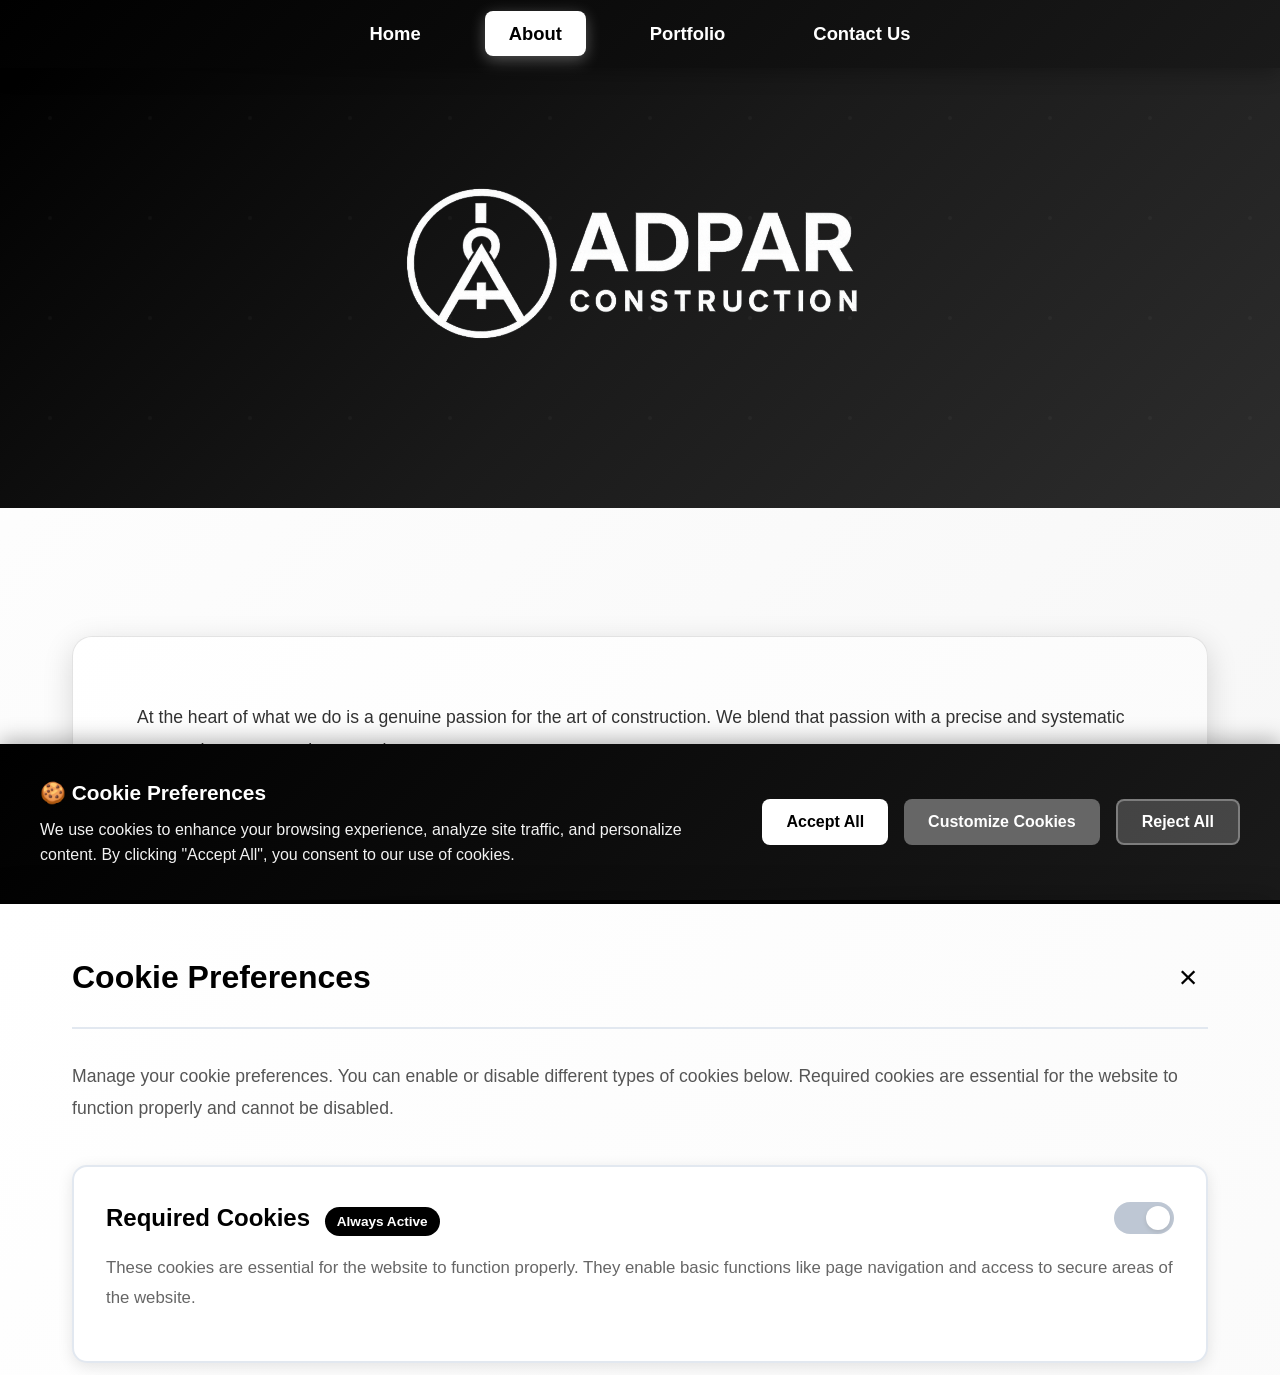
==== about.html @ 74c60d64 "Removed redundant titles Also changed portfolio page to include only one service card!" ====
<!DOCTYPE html>
<html lang="en">
  <head>
    <meta charset="UTF-8" />
    <meta name="viewport" content="width=device-width, initial-scale=1.0" />
    <!-- Security Headers -->
    <meta http-equiv="X-Content-Type-Options" content="nosniff" />
    <meta http-equiv="X-Frame-Options" content="DENY" />
    <meta http-equiv="X-XSS-Protection" content="1; mode=block" />
    <meta http-equiv="Referrer-Policy" content="strict-origin-when-cross-origin" />
    <meta http-equiv="Content-Security-Policy" content="default-src 'self'; script-src 'self' 'unsafe-inline'; style-src 'self' 'unsafe-inline'; img-src 'self' data: https:; connect-src 'self'; font-src 'self' data:; frame-ancestors 'none'; base-uri 'self'; form-action 'self'; upgrade-insecure-requests;" />
    <meta http-equiv="Permissions-Policy" content="geolocation=(), microphone=(), camera=()" />
    <meta name="X-Content-Type-Options" content="nosniff" />
    <meta name="X-Frame-Options" content="DENY" />
    <meta name="X-XSS-Protection" content="1; mode=block" />
    <link href="style.css" rel="stylesheet" />
    <script src="security.js"></script>
    <title>About Us - General Contractor Services</title>
  </head>
  <body>
    <nav>
      <div class="nav-container">
        <ul>
          <li><a href="index.html">Home</a></li>
          <li><a href="about.html" class="active">About</a></li>
          <li><a href="portfolio.html">Portfolio</a></li>
          <li><a href="contact.html">Contact Us</a></li>
        </ul>
      </div>
    </nav>

    <div class="hero">
      <div class="hero-logo">
        <img src="images/image0.png" alt="ADPAR Construction Logo">
      </div>

    </div>

    <div class="container">
      <div class="about-content">
        <p style="margin-bottom: 1.8rem; font-size: 1.1rem; line-height: 1.9; color: #333;">
          At the heart of what we do is a genuine passion for the art of construction. We blend that passion with a precise and systematic approach to every project we take on.
        </p>

        <p style="margin-bottom: 1.8rem; font-size: 1.1rem; line-height: 1.9; color: #333;">
          We're not just here to build functional, stunning spaces—we're here to create places that truly inspire and uplift the communities around them.
        </p>

        <p style="margin-bottom: 0; font-size: 1.1rem; line-height: 1.9; color: #333;">
          For us, it's about continually innovating, bringing in cutting-edge techniques and sustainable practices that enhance quality of life. In the end, we're here to craft environments that foster growth, connection, and a little bit of everyday inspiration.
        </p>

        <div style="text-align: center; margin-top: 3rem;">
          <a href="contact.html" class="btn">Get In Touch</a>
        </div>
      </div>
    </div>

    <footer>
      <p>&copy; 2024 General Contractor Services. All rights reserved. | <a href="privacy.html" style="color: rgba(255, 255, 255, 0.9); text-decoration: underline;">Privacy Policy</a></p>
    </footer>

    <!-- Cookie Consent Banner -->
    <div id="cookieBanner" class="cookie-banner">
      <div class="cookie-banner-content">
        <div class="cookie-banner-text">
          <h4>🍪 Cookie Preferences</h4>
          <p>We use cookies to enhance your browsing experience, analyze site traffic, and personalize content. By clicking "Accept All", you consent to our use of cookies.</p>
        </div>
        <div class="cookie-banner-buttons">
          <button class="cookie-btn cookie-btn-accept" onclick="acceptAllCookies()">Accept All</button>
          <button class="cookie-btn cookie-btn-customize" onclick="openCookieCustomize()">Customize Cookies</button>
          <button class="cookie-btn cookie-btn-reject" onclick="rejectAllCookies()">Reject All</button>
        </div>
      </div>
    </div>

    <!-- Cookie Overlay -->
    <div id="cookieOverlay" class="cookie-overlay" onclick="closeCookieCustomize()"></div>

    <!-- Cookie Customization Panel -->
    <div id="cookieCustomizePanel" class="cookie-customize-panel">
      <div class="cookie-panel-content">
        <div class="cookie-panel-header">
          <h3>Cookie Preferences</h3>
          <button class="cookie-panel-close" onclick="closeCookieCustomize()" aria-label="Close">×</button>
        </div>
        <p class="cookie-panel-description">
          Manage your cookie preferences. You can enable or disable different types of cookies below. 
          Required cookies are essential for the website to function properly and cannot be disabled.
        </p>

        <div class="cookie-category">
          <div class="cookie-category-header">
            <div>
              <h4>Required Cookies <span class="cookie-required-badge">Always Active</span></h4>
            </div>
            <label class="cookie-toggle">
              <input type="checkbox" checked disabled id="cookieRequired">
              <span class="cookie-slider"></span>
            </label>
          </div>
          <p>These cookies are essential for the website to function properly. They enable basic functions like page navigation and access to secure areas of the website.</p>
        </div>

        <div class="cookie-category">
          <div class="cookie-category-header">
            <div>
              <h4>Analytics Cookies</h4>
            </div>
            <label class="cookie-toggle">
              <input type="checkbox" id="cookieAnalytics">
              <span class="cookie-slider"></span>
            </label>
          </div>
          <p>These cookies help us understand how visitors interact with our website by collecting and reporting information anonymously.</p>
        </div>

        <div class="cookie-category">
          <div class="cookie-category-header">
            <div>
              <h4>Marketing Cookies</h4>
            </div>
            <label class="cookie-toggle">
              <input type="checkbox" id="cookieMarketing">
              <span class="cookie-slider"></span>
            </label>
          </div>
          <p>These cookies are used to deliver advertisements and track campaign performance. They may be set by our advertising partners.</p>
        </div>

        <div class="cookie-category">
          <div class="cookie-category-header">
            <div>
              <h4>Functional Cookies</h4>
            </div>
            <label class="cookie-toggle">
              <input type="checkbox" id="cookieFunctional">
              <span class="cookie-slider"></span>
            </label>
          </div>
          <p>These cookies enable enhanced functionality and personalization, such as remembering your preferences and settings.</p>
        </div>

        <div class="cookie-panel-actions">
          <button class="cookie-btn cookie-btn-reject" onclick="rejectAllCookies()" style="background: #ef4444; color: white;">Reject All</button>
          <button class="cookie-btn cookie-btn-accept" onclick="saveCookiePreferences()">Save Preferences</button>
        </div>
      </div>
    </div>

    <script>
      // Cookie Management Script
      const COOKIE_CONSENT_KEY = 'cookieConsent';
      
      // Check if user has already made a choice
      window.addEventListener('DOMContentLoaded', function() {
        const consent = localStorage.getItem(COOKIE_CONSENT_KEY);
        if (!consent) {
          setTimeout(() => {
            document.getElementById('cookieBanner').classList.add('show');
          }, 500);
        }
      });

      function acceptAllCookies() {
        const preferences = {
          required: true,
          analytics: true,
          marketing: true,
          functional: true,
          timestamp: new Date().toISOString()
        };
        localStorage.setItem(COOKIE_CONSENT_KEY, JSON.stringify(preferences));
        closeCookieBanner();
      }

      function rejectAllCookies() {
        const preferences = {
          required: true,
          analytics: false,
          marketing: false,
          functional: false,
          timestamp: new Date().toISOString()
        };
        localStorage.setItem(COOKIE_CONSENT_KEY, JSON.stringify(preferences));
        closeCookieBanner();
        if (document.getElementById('cookieCustomizePanel').classList.contains('show')) {
          closeCookieCustomize();
        }
      }

      function openCookieCustomize() {
        const panel = document.getElementById('cookieCustomizePanel');
        const overlay = document.getElementById('cookieOverlay');
        const consent = localStorage.getItem(COOKIE_CONSENT_KEY);
        
        if (consent) {
          const prefs = safeJsonParse(consent) || {};
          document.getElementById('cookieAnalytics').checked = prefs.analytics || false;
          document.getElementById('cookieMarketing').checked = prefs.marketing || false;
          document.getElementById('cookieFunctional').checked = prefs.functional || false;
        }
        
        panel.classList.add('show');
        overlay.classList.add('show');
      }

      function closeCookieCustomize() {
        document.getElementById('cookieCustomizePanel').classList.remove('show');
        document.getElementById('cookieOverlay').classList.remove('show');
      }

      function saveCookiePreferences() {
        const preferences = {
          required: true,
          analytics: document.getElementById('cookieAnalytics').checked,
          marketing: document.getElementById('cookieMarketing').checked,
          functional: document.getElementById('cookieFunctional').checked,
          timestamp: new Date().toISOString()
        };
        localStorage.setItem(COOKIE_CONSENT_KEY, JSON.stringify(preferences));
        closeCookieBanner();
        closeCookieCustomize();
      }

      function closeCookieBanner() {
        document.getElementById('cookieBanner').classList.remove('show');
      }
    </script>
  </body>
</html>
---- style.css ----
* {
  margin: 0;
  padding: 0;
  box-sizing: border-box;
}

body {
  font-family: "Century Gothic", "CenturyGothic", "AppleGothic", Arial, sans-serif;
  background: linear-gradient(135deg, #ffffff 0%, #f5f5f5 100%);
  color: #333;
  line-height: 1.6;
  min-height: 100vh;
}

/* Navigation Bar */
nav {
  background: linear-gradient(135deg, #000000 0%, #1a1a1a 100%);
  padding: 1.2rem 0;
  position: sticky;
  top: 0;
  z-index: 1000;
  box-shadow: 0 4px 20px rgba(0, 0, 0, 0.3);
}

nav .nav-container {
  max-width: 1200px;
  margin: 0 auto;
  padding: 0 2rem;
  display: flex;
  align-items: center;
  justify-content: center;
  flex-wrap: wrap;
  gap: 2rem;
}

.logo-section {
  display: flex;
  justify-content: center;
  align-items: center;
  width: 100%;
  padding: 2rem 0;
  background: #ffffff;
}

.logo-section img {
  height: 300px;
  width: auto;
  max-width: 100%;
  object-fit: contain;
  display: block;
}

nav .logo-container {
  display: flex;
  align-items: center;
  text-decoration: none;
  color: white;
  gap: 1rem;
  flex-shrink: 0;
  min-width: 0;
  overflow: visible;
}

nav .logo-container img {
  height: 70px;
  width: auto;
  max-width: none;
  min-width: auto;
  object-fit: contain;
  object-position: left center;
  flex-shrink: 0;
  display: block;
}

nav ul {
  list-style: none;
  display: flex;
  justify-content: center;
  align-items: center;
  flex-wrap: wrap;
  gap: 2.5rem;
  margin: 0;
  padding: 0;
}

nav ul li {
  display: inline-block;
}

nav ul li a {
  color: #fff;
  text-decoration: none;
  font-size: 1.15rem;
  font-weight: 600;
  padding: 0.75rem 1.5rem;
  border-radius: 8px;
  transition: all 0.3s ease;
  position: relative;
}

nav ul li a:hover {
  background-color: rgba(255, 255, 255, 0.15);
  transform: translateY(-2px);
  box-shadow: 0 4px 12px rgba(0, 0, 0, 0.2);
}

nav ul li a.active {
  background: #ffffff;
  color: #000000;
  box-shadow: 0 4px 15px rgba(255, 255, 255, 0.3);
}

/* Container */
.container {
  max-width: 1200px;
  margin: 0 auto;
  padding: 2rem;
}

/* Hero Section */
.hero {
  background: linear-gradient(135deg, #000000 0%, #1a1a1a 50%, #2d2d2d 100%);
  color: white;
  padding: 6rem 2rem;
  text-align: center;
  margin-bottom: 4rem;
  position: relative;
  overflow: hidden;
}

.hero::before {
  content: '';
  position: absolute;
  top: 0;
  left: 0;
  right: 0;
  bottom: 0;
  background: url('data:image/svg+xml,<svg width="100" height="100" xmlns="http://www.w3.org/2000/svg"><circle cx="50" cy="50" r="2" fill="rgba(255,255,255,0.1)"/></svg>');
  opacity: 0.3;
}

.hero-logo {
  display: flex;
  justify-content: center;
  align-items: center;
  width: 100%;
  margin-bottom: 3rem;
  position: relative;
  z-index: 1;
}

.hero-logo img {
  height: 200px;
  width: auto;
  max-width: 90%;
  object-fit: contain;
  display: block;
}

.hero h1 {
  font-size: 3.5rem;
  margin-bottom: 1.5rem;
  font-weight: 700;
  text-shadow: 2px 2px 8px rgba(0, 0, 0, 0.3);
  position: relative;
  z-index: 1;
  letter-spacing: 1px;
}

.hero p {
  font-size: 1.5rem;
  max-width: 800px;
  margin: 0 auto;
  opacity: 0.95;
  position: relative;
  z-index: 1;
  line-height: 1.8;
}

/* Section Styling */
section {
  margin-bottom: 5rem;
}

section h2 {
  font-size: 2.8rem;
  margin-bottom: 3rem;
  color: #000000;
  text-align: center;
  position: relative;
  padding-bottom: 1rem;
}

section h2::after {
  content: '';
  position: absolute;
  bottom: 0;
  left: 50%;
  transform: translateX(-50%);
  width: 100px;
  height: 4px;
  background: linear-gradient(90deg, #000000 0%, #666666 100%);
  border-radius: 2px;
}

/* Services Grid */
.services-grid {
  display: grid;
  grid-template-columns: repeat(auto-fit, minmax(320px, 1fr));
  gap: 2.5rem;
  margin-top: 3rem;
}

.service-card {
  background: linear-gradient(135deg, #ffffff 0%, #fafafa 100%);
  padding: 2.5rem;
  border-radius: 15px;
  box-shadow: 0 6px 20px rgba(0, 0, 0, 0.1);
  transition: all 0.4s cubic-bezier(0.175, 0.885, 0.32, 1.275);
  border: 2px solid transparent;
  position: relative;
  overflow: hidden;
}

.service-card::before {
  content: '';
  position: absolute;
  top: 0;
  left: 0;
  width: 100%;
  height: 5px;
  background: linear-gradient(90deg, #000000 0%, #666666 100%);
  transform: scaleX(0);
  transition: transform 0.4s ease;
}

.service-card:hover::before {
  transform: scaleX(1);
}

.service-card:hover {
  transform: translateY(-10px) scale(1.02);
  box-shadow: 0 12px 30px rgba(0, 0, 0, 0.2);
  border-color: #000000;
}

.service-card h3 {
  color: #000000;
  margin-bottom: 1.2rem;
  font-size: 1.6rem;
  font-weight: 700;
  display: flex;
  align-items: center;
  gap: 0.75rem;
}

.service-card h3::before {
  content: '✓';
  background: #000000;
  color: white;
  width: 32px;
  height: 32px;
  border-radius: 50%;
  display: flex;
  align-items: center;
  justify-content: center;
  font-size: 1.2rem;
  font-weight: bold;
  flex-shrink: 0;
}

.service-card p {
  color: #555;
  line-height: 1.9;
  font-size: 1.05rem;
}

/* Button Styles */
.btn {
  display: inline-block;
  padding: 1rem 2.5rem;
  background: #000000;
  color: white;
  text-decoration: none;
  border-radius: 10px;
  font-weight: 600;
  transition: all 0.3s ease;
  border: none;
  cursor: pointer;
  font-size: 1.1rem;
  box-shadow: 0 4px 15px rgba(0, 0, 0, 0.3);
  position: relative;
  overflow: hidden;
}

.btn::before {
  content: '';
  position: absolute;
  top: 50%;
  left: 50%;
  width: 0;
  height: 0;
  border-radius: 50%;
  background: rgba(255, 255, 255, 0.3);
  transform: translate(-50%, -50%);
  transition: width 0.6s, height 0.6s;
}

.btn:hover::before {
  width: 300px;
  height: 300px;
}

.btn:hover {
  transform: translateY(-3px);
  box-shadow: 0 6px 25px rgba(0, 0, 0, 0.4);
  background: #1a1a1a;
  color: white;
}

.btn-secondary {
  background: #1a1a1a;
}

.btn-secondary:hover {
  background: #000000;
}

.btn-accent {
  background: #ffffff;
  color: #000000;
  border: 2px solid #000000;
  box-shadow: 0 4px 15px rgba(0, 0, 0, 0.2);
}

.btn-accent:hover {
  background: #000000;
  color: #ffffff;
  box-shadow: 0 6px 25px rgba(0, 0, 0, 0.3);
}

/* Adparavimus Section */
.adparavimus-section {
  margin-bottom: 5rem;
  margin-top: 2rem;
}

.adparavimus-content {
  background: linear-gradient(135deg, #ffffff 0%, #fafafa 100%);
  padding: 4rem;
  border-radius: 20px;
  box-shadow: 0 8px 30px rgba(0, 0, 0, 0.15);
  border: 1px solid rgba(0, 0, 0, 0.1);
}

/* About Page Styles */
.about-content {
  background: linear-gradient(135deg, #ffffff 0%, #fafafa 100%);
  padding: 4rem;
  border-radius: 20px;
  box-shadow: 0 8px 30px rgba(0, 0, 0, 0.15);
  margin-top: 2rem;
  border: 1px solid rgba(0, 0, 0, 0.1);
}

.about-content h3 {
  color: #000000;
  margin-top: 2.5rem;
  margin-bottom: 1.5rem;
  font-size: 2rem;
  font-weight: 700;
  display: flex;
  align-items: center;
  gap: 1rem;
}

.about-content h3:first-of-type {
  margin-top: 0;
}

.about-content h3::before {
  content: '';
  width: 6px;
  height: 40px;
  background: linear-gradient(135deg, #000000 0%, #666666 100%);
  border-radius: 3px;
}

.about-content p {
  margin-bottom: 1.8rem;
  line-height: 1.9;
  color: #555;
  font-size: 1.1rem;
}

.about-content ul {
  margin-left: 2.5rem;
  margin-bottom: 1.8rem;
  color: #555;
  line-height: 2.2;
  font-size: 1.05rem;
}

.about-content ul li {
  margin-bottom: 0.8rem;
  position: relative;
  padding-left: 1rem;
}

.about-content ul li::marker {
  color: #000000;
  font-weight: bold;
}

.about-content h4 {
  color: #000000;
  margin-top: 1.5rem;
  margin-bottom: 1rem;
  font-size: 1.4rem;
  font-weight: 700;
}

.about-content strong {
  color: #000000;
  font-weight: 700;
}

/* Contact Form Styles */
.contact-container {
  display: grid;
  grid-template-columns: 1fr 1fr;
  gap: 3rem;
  margin-top: 3rem;
}

.contact-info {
  background: linear-gradient(135deg, #ffffff 0%, #fafafa 100%);
  padding: 3rem;
  border-radius: 20px;
  box-shadow: 0 8px 30px rgba(0, 0, 0, 0.15);
  border: 1px solid rgba(0, 0, 0, 0.1);
}

.contact-info h3 {
  color: #000000;
  margin-bottom: 2rem;
  font-size: 2rem;
  font-weight: 700;
  display: flex;
  align-items: center;
  gap: 1rem;
}

.contact-info h3::before {
  content: '📞';
  font-size: 1.5rem;
}

.contact-info p {
  margin-bottom: 1.5rem;
  color: #555;
  font-size: 1.05rem;
  line-height: 1.8;
}

.contact-info strong {
  color: #000000;
  font-weight: 700;
}

.contact-form {
  background: linear-gradient(135deg, #ffffff 0%, #fafafa 100%);
  padding: 3rem;
  border-radius: 20px;
  box-shadow: 0 8px 30px rgba(0, 0, 0, 0.15);
  border: 1px solid rgba(0, 0, 0, 0.1);
}

.contact-form h3 {
  color: #000000;
  margin-bottom: 2rem;
  font-size: 2rem;
  font-weight: 700;
  display: flex;
  align-items: center;
  gap: 1rem;
}

.contact-form h3::before {
  content: '✉️';
  font-size: 1.5rem;
}

.form-group {
  margin-bottom: 1.8rem;
}

.form-group label {
  display: block;
  margin-bottom: 0.75rem;
  color: #000000;
  font-weight: 600;
  font-size: 1.05rem;
}

.form-group input,
.form-group textarea,
.form-group select {
  width: 100%;
  padding: 1rem;
  border: 2px solid #e2e8f0;
  border-radius: 10px;
  font-size: 1rem;
  font-family: inherit;
  transition: all 0.3s ease;
  background: white;
}

.form-group input:focus,
.form-group textarea:focus,
.form-group select:focus {
  outline: none;
  border-color: #000000;
  box-shadow: 0 0 0 4px rgba(0, 0, 0, 0.1);
  transform: translateY(-2px);
}

.form-group textarea {
  resize: vertical;
  min-height: 160px;
}

.form-group select {
  cursor: pointer;
}

.form-group input:invalid:not(:placeholder-shown),
.form-group textarea:invalid:not(:placeholder-shown) {
  border-color: #ef4444;
}

.form-group input:valid:not(:placeholder-shown),
.form-group textarea:valid:not(:placeholder-shown) {
  border-color: #10b981;
}

.form-errors {
  margin-bottom: 1.5rem;
}

/* Footer */
footer {
  background: linear-gradient(135deg, #000000 0%, #1a1a1a 100%);
  color: white;
  text-align: center;
  padding: 3rem 2rem;
  margin-top: 5rem;
  box-shadow: 0 -4px 20px rgba(0, 0, 0, 0.2);
}

footer p {
  opacity: 0.9;
  font-size: 1.05rem;
}

footer a {
  color: rgba(255, 255, 255, 0.9);
  text-decoration: underline;
  transition: color 0.3s ease;
}

footer a:hover {
  color: #ffffff;
  text-decoration: underline;
}

/* Stats/Feature Boxes */
.feature-box {
  background: linear-gradient(135deg, #ffffff 0%, #fafafa 100%);
  padding: 2rem;
  border-radius: 15px;
  box-shadow: 0 6px 20px rgba(0, 0, 0, 0.1);
  text-align: center;
  transition: all 0.3s ease;
}

.feature-box:hover {
  transform: translateY(-5px);
  box-shadow: 0 12px 30px rgba(0, 0, 0, 0.2);
}

.feature-box h4 {
  color: #000000;
  font-size: 1.5rem;
  margin-bottom: 1rem;
}

.feature-box p {
  color: #666;
}

/* Cookie Consent Banner */
.cookie-banner {
  position: fixed;
  bottom: 0;
  left: 0;
  right: 0;
  background: linear-gradient(135deg, #000000 0%, #1a1a1a 100%);
  color: white;
  padding: 2rem;
  box-shadow: 0 -4px 20px rgba(0, 0, 0, 0.3);
  z-index: 10000;
  transform: translateY(100%);
  transition: transform 0.4s cubic-bezier(0.175, 0.885, 0.32, 1.275);
}

.cookie-banner.show {
  transform: translateY(0);
}

.cookie-banner-content {
  max-width: 1200px;
  margin: 0 auto;
  display: flex;
  align-items: center;
  justify-content: space-between;
  flex-wrap: wrap;
  gap: 1.5rem;
}

.cookie-banner-text {
  flex: 1;
  min-width: 250px;
}

.cookie-banner-text h4 {
  font-size: 1.3rem;
  margin-bottom: 0.5rem;
  font-weight: 700;
}

.cookie-banner-text p {
  font-size: 1rem;
  opacity: 0.95;
  line-height: 1.6;
}

.cookie-banner-buttons {
  display: flex;
  gap: 1rem;
  flex-wrap: wrap;
}

.cookie-btn {
  padding: 0.75rem 1.5rem;
  border: none;
  border-radius: 8px;
  font-size: 1rem;
  font-weight: 600;
  cursor: pointer;
  transition: all 0.3s ease;
  font-family: inherit;
}

.cookie-btn-accept {
  background: #ffffff;
  color: #000000;
}

.cookie-btn-accept:hover {
  transform: translateY(-2px);
  box-shadow: 0 4px 15px rgba(255, 255, 255, 0.4);
  background: #f5f5f5;
}

.cookie-btn-customize {
  background: #666666;
  color: #ffffff;
}

.cookie-btn-customize:hover {
  transform: translateY(-2px);
  box-shadow: 0 4px 15px rgba(102, 102, 102, 0.4);
  background: #777777;
}

.cookie-btn-reject {
  background: rgba(255, 255, 255, 0.2);
  color: white;
  border: 2px solid rgba(255, 255, 255, 0.3);
}

.cookie-btn-reject:hover {
  background: rgba(255, 255, 255, 0.3);
  transform: translateY(-2px);
}

/* Cookie Customization Panel */
.cookie-customize-panel {
  position: fixed;
  bottom: 0;
  left: 0;
  right: 0;
  background: linear-gradient(135deg, #ffffff 0%, #fafafa 100%);
  max-height: 80vh;
  overflow-y: auto;
  box-shadow: 0 -4px 30px rgba(0, 0, 0, 0.2);
  z-index: 10001;
  transform: translateY(100%);
  transition: transform 0.4s cubic-bezier(0.175, 0.885, 0.32, 1.275);
  border-top: 4px solid #000000;
}

.cookie-customize-panel.show {
  transform: translateY(0);
}

.cookie-panel-content {
  max-width: 1200px;
  margin: 0 auto;
  padding: 3rem 2rem;
}

.cookie-panel-header {
  display: flex;
  justify-content: space-between;
  align-items: center;
  margin-bottom: 2rem;
  padding-bottom: 1.5rem;
  border-bottom: 2px solid #e2e8f0;
}

.cookie-panel-header h3 {
  color: #000000;
  font-size: 2rem;
  font-weight: 700;
  margin: 0;
}

.cookie-panel-close {
  background: transparent;
  border: none;
  font-size: 2rem;
  color: #000000;
  cursor: pointer;
  width: 40px;
  height: 40px;
  display: flex;
  align-items: center;
  justify-content: center;
  border-radius: 50%;
  transition: all 0.3s ease;
}

.cookie-panel-close:hover {
  background: #f5f5f5;
  transform: rotate(90deg);
}

.cookie-panel-description {
  color: #555;
  font-size: 1.1rem;
  line-height: 1.8;
  margin-bottom: 2.5rem;
}

.cookie-category {
  background: white;
  padding: 2rem;
  border-radius: 15px;
  margin-bottom: 1.5rem;
  box-shadow: 0 4px 15px rgba(0, 0, 0, 0.1);
  border: 2px solid #e2e8f0;
  transition: all 0.3s ease;
}

.cookie-category:hover {
  box-shadow: 0 6px 20px rgba(0, 0, 0, 0.15);
  border-color: #000000;
}

.cookie-category-header {
  display: flex;
  justify-content: space-between;
  align-items: center;
  margin-bottom: 1rem;
}

.cookie-category-header h4 {
  color: #000000;
  font-size: 1.5rem;
  font-weight: 700;
  margin: 0;
}

.cookie-category p {
  color: #666;
  line-height: 1.8;
  margin-bottom: 1rem;
  font-size: 1.05rem;
}

.cookie-toggle {
  position: relative;
  display: inline-block;
  width: 60px;
  height: 32px;
}

.cookie-toggle input {
  opacity: 0;
  width: 0;
  height: 0;
}

.cookie-slider {
  position: absolute;
  cursor: pointer;
  top: 0;
  left: 0;
  right: 0;
  bottom: 0;
  background-color: #cbd5e1;
  transition: 0.4s;
  border-radius: 32px;
}

.cookie-slider:before {
  position: absolute;
  content: "";
  height: 24px;
  width: 24px;
  left: 4px;
  bottom: 4px;
  background-color: white;
  transition: 0.4s;
  border-radius: 50%;
  box-shadow: 0 2px 4px rgba(0, 0, 0, 0.2);
}

.cookie-toggle input:checked + .cookie-slider {
  background: #000000;
}

.cookie-toggle input:checked + .cookie-slider:before {
  transform: translateX(28px);
}

.cookie-toggle input:disabled + .cookie-slider {
  background-color: #94a3b8;
  cursor: not-allowed;
  opacity: 0.6;
}

.cookie-required-badge {
  display: inline-block;
  background: #000000;
  color: #ffffff;
  padding: 0.25rem 0.75rem;
  border-radius: 20px;
  font-size: 0.85rem;
  font-weight: 600;
  margin-left: 0.5rem;
}

.cookie-panel-actions {
  display: flex;
  gap: 1rem;
  justify-content: flex-end;
  margin-top: 2.5rem;
  padding-top: 2rem;
  border-top: 2px solid #e2e8f0;
  flex-wrap: wrap;
}

.cookie-panel-actions .cookie-btn {
  min-width: 150px;
}

.cookie-overlay {
  position: fixed;
  top: 0;
  left: 0;
  right: 0;
  bottom: 0;
  background: rgba(0, 0, 0, 0.5);
  z-index: 9999;
  opacity: 0;
  visibility: hidden;
  transition: all 0.3s ease;
}

.cookie-overlay.show {
  opacity: 1;
  visibility: visible;
}

/* Responsive Design */
@media (max-width: 768px) {
  .hero h1 {
    font-size: 2.5rem;
  }

  .hero p {
    font-size: 1.2rem;
  }

  .contact-container {
    grid-template-columns: 1fr;
    gap: 2rem;
  }

  nav .nav-container {
    flex-direction: column;
    gap: 1rem;
  }

  .logo-section {
    padding: 1.5rem 0;
  }

  .logo-section img {
    height: 250px;
  }

  nav ul {
    flex-direction: column;
    gap: 0.75rem;
    width: 100%;
  }

  .services-grid {
    grid-template-columns: 1fr;
    gap: 2rem;
  }

  .about-content,
  .contact-info,
  .contact-form,
  .adparavimus-content {
    padding: 2rem;
  }

  .adparavimus-content h2 {
    font-size: 2rem !important;
  }

  section h2 {
    font-size: 2.2rem;
  }

  .hero {
    padding: 4rem 1.5rem;
  }

  .hero-logo {
    margin-bottom: 2rem;
  }

  .hero-logo img {
    height: 150px;
    max-width: 85%;
  }
}

/* Animation */
@keyframes fadeInUp {
  from {
    opacity: 0;
    transform: translateY(30px);
  }
  to {
    opacity: 1;
    transform: translateY(0);
  }
}

.service-card,
.about-content,
.contact-info,
.contact-form,
.adparavimus-content {
  animation: fadeInUp 0.6s ease-out;
}
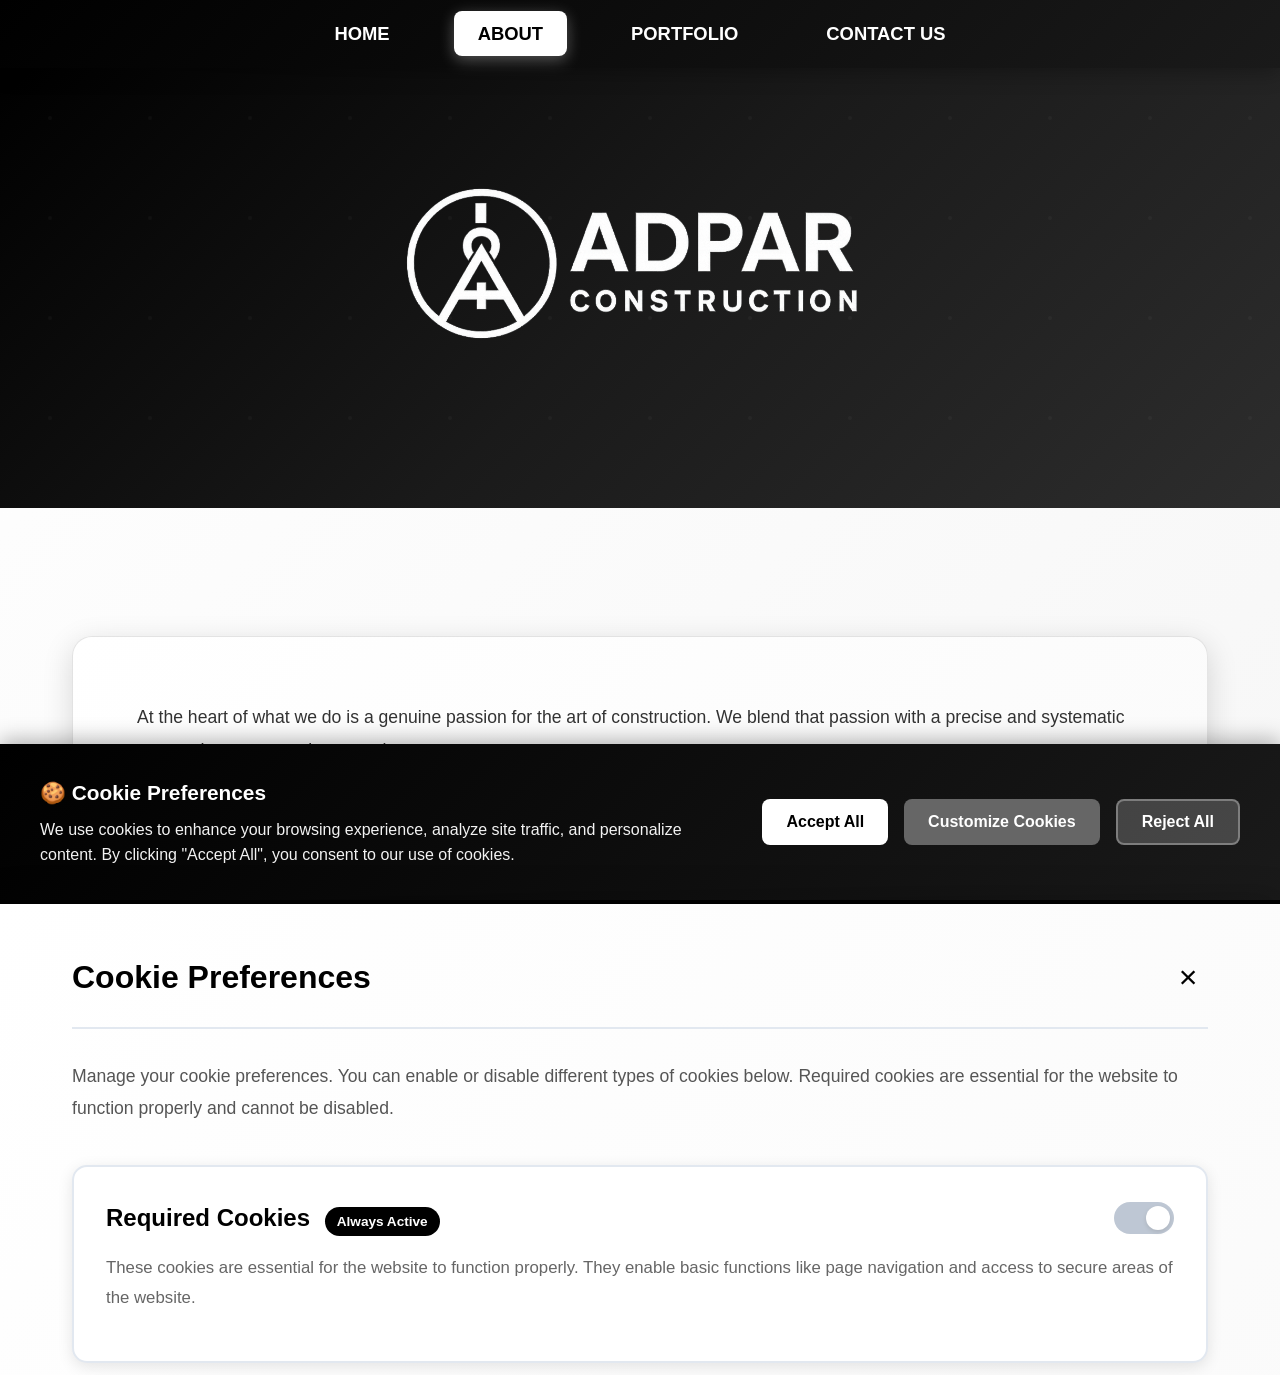
==== commit eca34dac: "Final Touches" ====
--- a/about.html
+++ b/about.html
@@ -21,10 +21,10 @@
     <nav>
       <div class="nav-container">
         <ul>
-          <li><a href="index.html">Home</a></li>
-          <li><a href="about.html" class="active">About</a></li>
-          <li><a href="portfolio.html">Portfolio</a></li>
-          <li><a href="contact.html">Contact Us</a></li>
+          <li><a href="index.html">HOME</a></li>
+          <li><a href="about.html" class="active">ABOUT</a></li>
+          <li><a href="portfolio.html">PORTFOLIO</a></li>
+          <li><a href="contact.html">CONTACT US</a></li>
         </ul>
       </div>
     </nav>
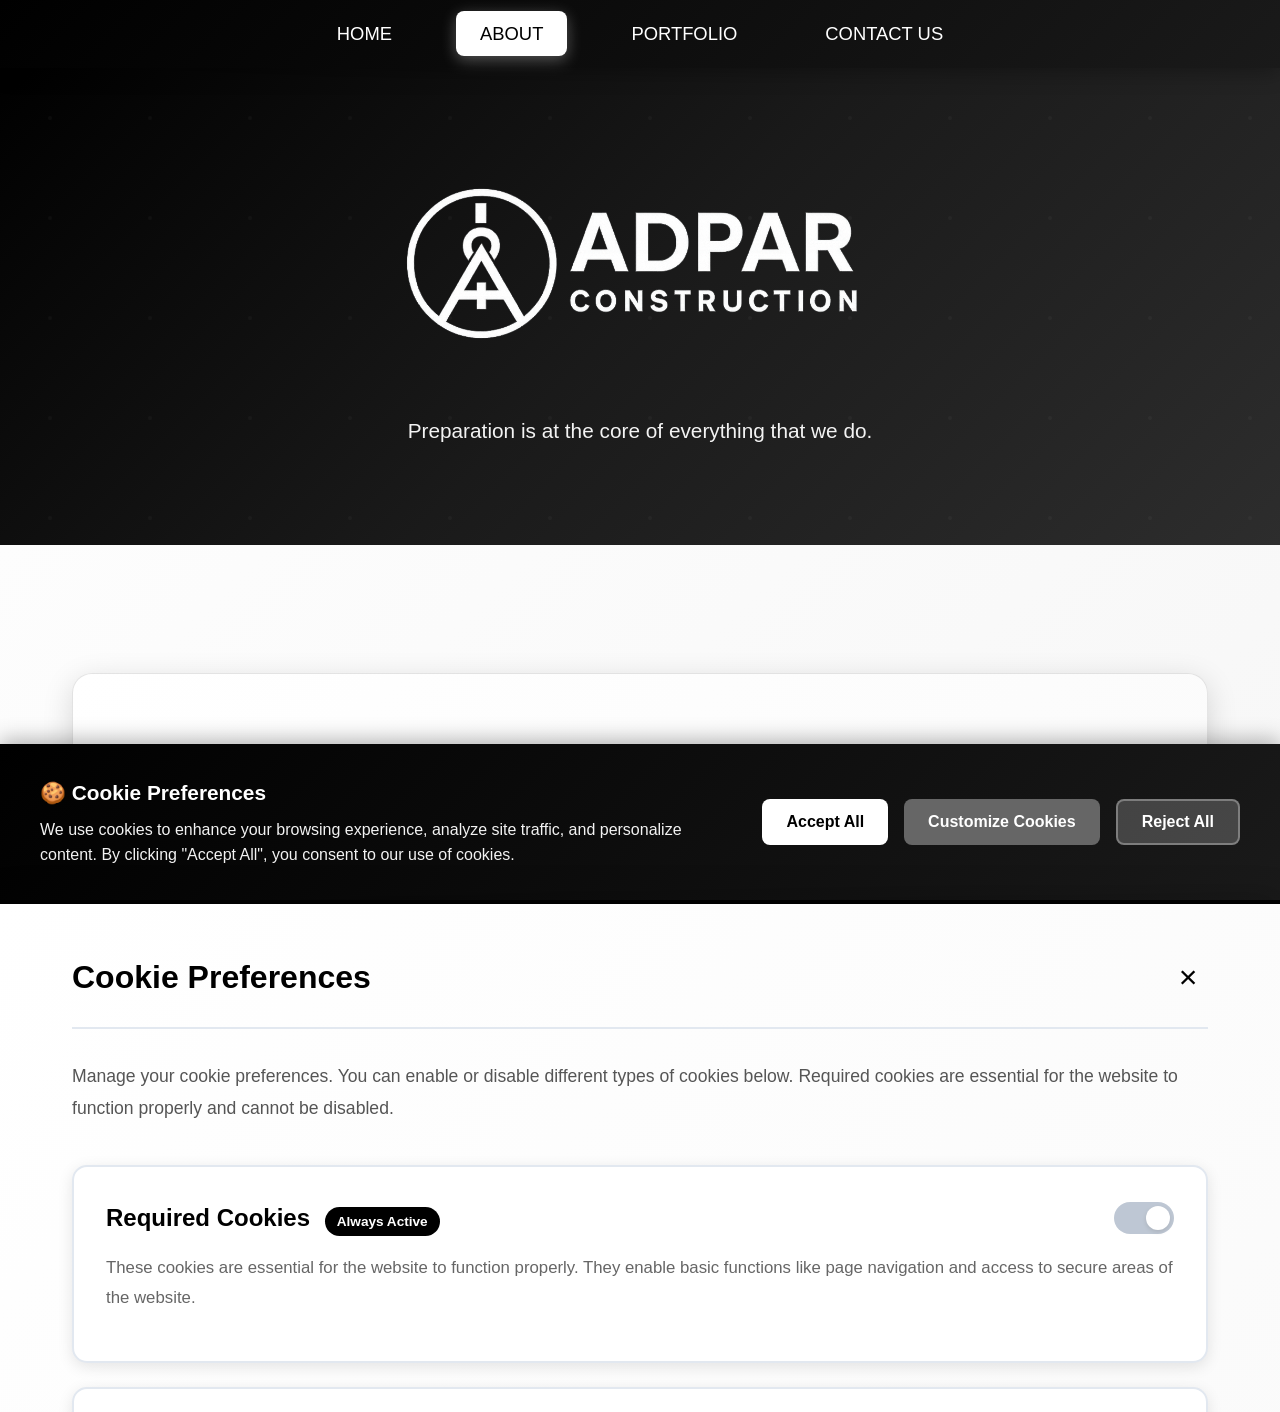
==== commit 154e2db0: "Made final changes" ====
--- a/about.html
+++ b/about.html
@@ -33,7 +33,7 @@
       <div class="hero-logo">
         <img src="images/image0.png" alt="ADPAR Construction Logo">
       </div>
-
+      <p style="font-size: 1.3rem; margin-top: 1.5rem; font-weight: 500;">Preparation is at the core of everything that we do.</p>
     </div>
 
     <div class="container">
--- a/style.css
+++ b/style.css
@@ -91,7 +91,7 @@
   color: #fff;
   text-decoration: none;
   font-size: 1.15rem;
-  font-weight: 600;
+  font-weight: 400;
   padding: 0.75rem 1.5rem;
   border-radius: 8px;
   transition: all 0.3s ease;
@@ -201,6 +201,10 @@
   height: 4px;
   background: linear-gradient(90deg, #000000 0%, #666666 100%);
   border-radius: 2px;
+}
+
+section h2.no-underline::after {
+  display: none;
 }
 
 /* Services Grid */
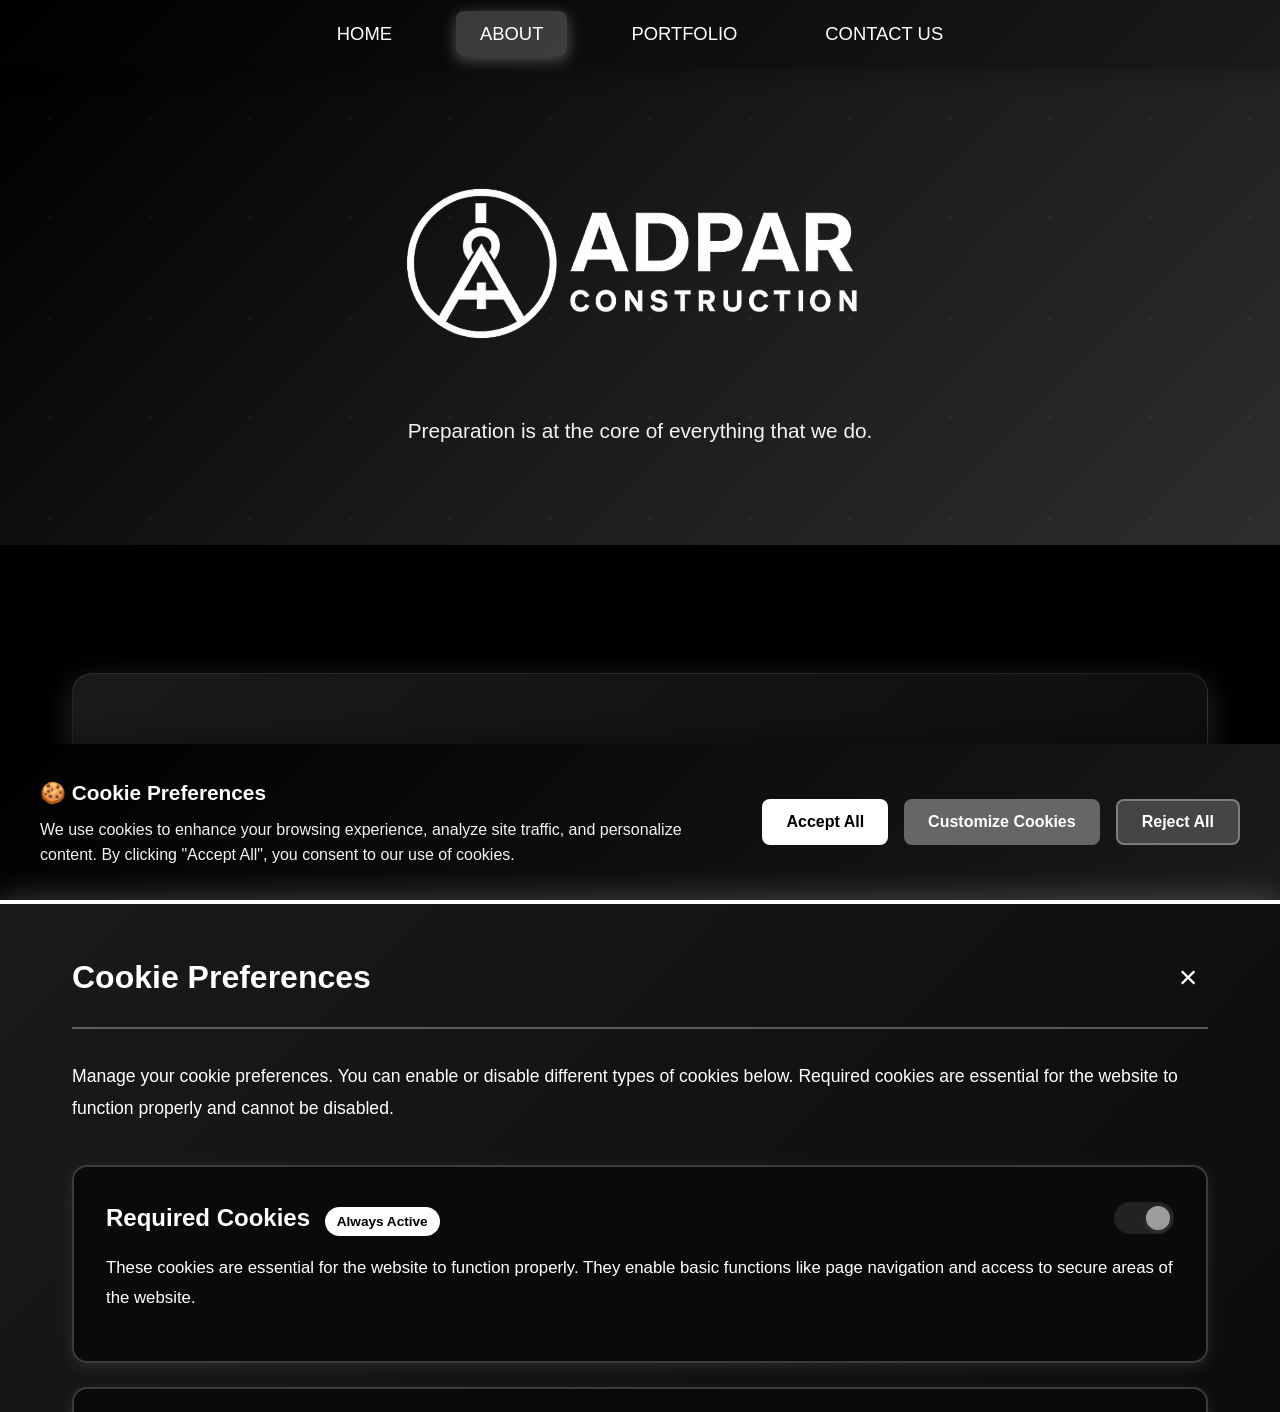
==== commit d58e8641: "Changed color theme to all black; white text" ====
--- a/about.html
+++ b/about.html
@@ -38,15 +38,15 @@
 
     <div class="container">
       <div class="about-content">
-        <p style="margin-bottom: 1.8rem; font-size: 1.1rem; line-height: 1.9; color: #333;">
+        <p style="margin-bottom: 1.8rem; font-size: 1.1rem; line-height: 1.9; color: #ffffff;">
           At the heart of what we do is a genuine passion for the art of construction. We blend that passion with a precise and systematic approach to every project we take on.
         </p>
 
-        <p style="margin-bottom: 1.8rem; font-size: 1.1rem; line-height: 1.9; color: #333;">
+        <p style="margin-bottom: 1.8rem; font-size: 1.1rem; line-height: 1.9; color: #ffffff;">
           We're not just here to build functional, stunning spaces—we're here to create places that truly inspire and uplift the communities around them.
         </p>
 
-        <p style="margin-bottom: 0; font-size: 1.1rem; line-height: 1.9; color: #333;">
+        <p style="margin-bottom: 0; font-size: 1.1rem; line-height: 1.9; color: #ffffff;">
           For us, it's about continually innovating, bringing in cutting-edge techniques and sustainable practices that enhance quality of life. In the end, we're here to craft environments that foster growth, connection, and a little bit of everyday inspiration.
         </p>
 
@@ -57,7 +57,7 @@
     </div>
 
     <footer>
-      <p>&copy; 2024 General Contractor Services. All rights reserved. | <a href="privacy.html" style="color: rgba(255, 255, 255, 0.9); text-decoration: underline;">Privacy Policy</a></p>
+      <p>&copy; 2025 Adpar Construction. All rights reserved. | <a href="privacy.html" style="color: rgba(255, 255, 255, 0.9); text-decoration: underline;">Privacy Policy</a></p>
     </footer>
 
     <!-- Cookie Consent Banner -->
--- a/style.css
+++ b/style.css
@@ -6,8 +6,8 @@
 
 body {
   font-family: "Century Gothic", "CenturyGothic", "AppleGothic", Arial, sans-serif;
-  background: linear-gradient(135deg, #ffffff 0%, #f5f5f5 100%);
-  color: #333;
+  background: #000000;
+  color: #ffffff;
   line-height: 1.6;
   min-height: 100vh;
 }
@@ -39,7 +39,7 @@
   align-items: center;
   width: 100%;
   padding: 2rem 0;
-  background: #ffffff;
+  background: #000000;
 }
 
 .logo-section img {
@@ -105,8 +105,8 @@
 }
 
 nav ul li a.active {
-  background: #ffffff;
-  color: #000000;
+  background: rgba(255, 255, 255, 0.2);
+  color: #ffffff;
   box-shadow: 0 4px 15px rgba(255, 255, 255, 0.3);
 }
 
@@ -185,7 +185,7 @@
 section h2 {
   font-size: 2.8rem;
   margin-bottom: 3rem;
-  color: #000000;
+  color: #ffffff;
   text-align: center;
   position: relative;
   padding-bottom: 1rem;
@@ -199,7 +199,7 @@
   transform: translateX(-50%);
   width: 100px;
   height: 4px;
-  background: linear-gradient(90deg, #000000 0%, #666666 100%);
+  background: linear-gradient(90deg, #ffffff 0%, #cccccc 100%);
   border-radius: 2px;
 }
 
@@ -216,12 +216,12 @@
 }
 
 .service-card {
-  background: linear-gradient(135deg, #ffffff 0%, #fafafa 100%);
+  background: linear-gradient(135deg, #1a1a1a 0%, #0a0a0a 100%);
   padding: 2.5rem;
   border-radius: 15px;
-  box-shadow: 0 6px 20px rgba(0, 0, 0, 0.1);
+  box-shadow: 0 6px 20px rgba(255, 255, 255, 0.1);
   transition: all 0.4s cubic-bezier(0.175, 0.885, 0.32, 1.275);
-  border: 2px solid transparent;
+  border: 2px solid rgba(255, 255, 255, 0.1);
   position: relative;
   overflow: hidden;
 }
@@ -233,7 +233,7 @@
   left: 0;
   width: 100%;
   height: 5px;
-  background: linear-gradient(90deg, #000000 0%, #666666 100%);
+  background: linear-gradient(90deg, #ffffff 0%, #cccccc 100%);
   transform: scaleX(0);
   transition: transform 0.4s ease;
 }
@@ -244,12 +244,12 @@
 
 .service-card:hover {
   transform: translateY(-10px) scale(1.02);
-  box-shadow: 0 12px 30px rgba(0, 0, 0, 0.2);
-  border-color: #000000;
+  box-shadow: 0 12px 30px rgba(255, 255, 255, 0.2);
+  border-color: #ffffff;
 }
 
 .service-card h3 {
-  color: #000000;
+  color: #ffffff;
   margin-bottom: 1.2rem;
   font-size: 1.6rem;
   font-weight: 700;
@@ -260,8 +260,8 @@
 
 .service-card h3::before {
   content: '✓';
-  background: #000000;
-  color: white;
+  background: #ffffff;
+  color: #000000;
   width: 32px;
   height: 32px;
   border-radius: 50%;
@@ -274,7 +274,7 @@
 }
 
 .service-card p {
-  color: #555;
+  color: #ffffff;
   line-height: 1.9;
   font-size: 1.05rem;
 }
@@ -283,8 +283,8 @@
 .btn {
   display: inline-block;
   padding: 1rem 2.5rem;
-  background: #000000;
-  color: white;
+  background: #ffffff;
+  color: #000000;
   text-decoration: none;
   border-radius: 10px;
   font-weight: 600;
@@ -292,7 +292,7 @@
   border: none;
   cursor: pointer;
   font-size: 1.1rem;
-  box-shadow: 0 4px 15px rgba(0, 0, 0, 0.3);
+  box-shadow: 0 4px 15px rgba(255, 255, 255, 0.3);
   position: relative;
   overflow: hidden;
 }
@@ -305,7 +305,7 @@
   width: 0;
   height: 0;
   border-radius: 50%;
-  background: rgba(255, 255, 255, 0.3);
+  background: rgba(0, 0, 0, 0.3);
   transform: translate(-50%, -50%);
   transition: width 0.6s, height 0.6s;
 }
@@ -317,30 +317,32 @@
 
 .btn:hover {
   transform: translateY(-3px);
-  box-shadow: 0 6px 25px rgba(0, 0, 0, 0.4);
-  background: #1a1a1a;
-  color: white;
+  box-shadow: 0 6px 25px rgba(255, 255, 255, 0.4);
+  background: #e0e0e0;
+  color: #000000;
 }
 
 .btn-secondary {
-  background: #1a1a1a;
+  background: #333333;
+  color: #ffffff;
 }
 
 .btn-secondary:hover {
-  background: #000000;
+  background: #555555;
+  color: #ffffff;
 }
 
 .btn-accent {
+  background: transparent;
+  color: #ffffff;
+  border: 2px solid #ffffff;
+  box-shadow: 0 4px 15px rgba(255, 255, 255, 0.2);
+}
+
+.btn-accent:hover {
   background: #ffffff;
   color: #000000;
-  border: 2px solid #000000;
-  box-shadow: 0 4px 15px rgba(0, 0, 0, 0.2);
-}
-
-.btn-accent:hover {
-  background: #000000;
-  color: #ffffff;
-  box-shadow: 0 6px 25px rgba(0, 0, 0, 0.3);
+  box-shadow: 0 6px 25px rgba(255, 255, 255, 0.3);
 }
 
 /* Adparavimus Section */
@@ -350,25 +352,25 @@
 }
 
 .adparavimus-content {
-  background: linear-gradient(135deg, #ffffff 0%, #fafafa 100%);
+  background: linear-gradient(135deg, #1a1a1a 0%, #0a0a0a 100%);
   padding: 4rem;
   border-radius: 20px;
-  box-shadow: 0 8px 30px rgba(0, 0, 0, 0.15);
-  border: 1px solid rgba(0, 0, 0, 0.1);
+  box-shadow: 0 8px 30px rgba(255, 255, 255, 0.15);
+  border: 1px solid rgba(255, 255, 255, 0.1);
 }
 
 /* About Page Styles */
 .about-content {
-  background: linear-gradient(135deg, #ffffff 0%, #fafafa 100%);
+  background: linear-gradient(135deg, #1a1a1a 0%, #0a0a0a 100%);
   padding: 4rem;
   border-radius: 20px;
-  box-shadow: 0 8px 30px rgba(0, 0, 0, 0.15);
+  box-shadow: 0 8px 30px rgba(255, 255, 255, 0.15);
   margin-top: 2rem;
-  border: 1px solid rgba(0, 0, 0, 0.1);
+  border: 1px solid rgba(255, 255, 255, 0.1);
 }
 
 .about-content h3 {
-  color: #000000;
+  color: #ffffff;
   margin-top: 2.5rem;
   margin-bottom: 1.5rem;
   font-size: 2rem;
@@ -386,21 +388,21 @@
   content: '';
   width: 6px;
   height: 40px;
-  background: linear-gradient(135deg, #000000 0%, #666666 100%);
+  background: linear-gradient(135deg, #ffffff 0%, #cccccc 100%);
   border-radius: 3px;
 }
 
 .about-content p {
   margin-bottom: 1.8rem;
   line-height: 1.9;
-  color: #555;
+  color: #ffffff;
   font-size: 1.1rem;
 }
 
 .about-content ul {
   margin-left: 2.5rem;
   margin-bottom: 1.8rem;
-  color: #555;
+  color: #ffffff;
   line-height: 2.2;
   font-size: 1.05rem;
 }
@@ -412,12 +414,12 @@
 }
 
 .about-content ul li::marker {
-  color: #000000;
+  color: #ffffff;
   font-weight: bold;
 }
 
 .about-content h4 {
-  color: #000000;
+  color: #ffffff;
   margin-top: 1.5rem;
   margin-bottom: 1rem;
   font-size: 1.4rem;
@@ -425,7 +427,7 @@
 }
 
 .about-content strong {
-  color: #000000;
+  color: #ffffff;
   font-weight: 700;
 }
 
@@ -438,15 +440,15 @@
 }
 
 .contact-info {
-  background: linear-gradient(135deg, #ffffff 0%, #fafafa 100%);
+  background: linear-gradient(135deg, #1a1a1a 0%, #0a0a0a 100%);
   padding: 3rem;
   border-radius: 20px;
-  box-shadow: 0 8px 30px rgba(0, 0, 0, 0.15);
-  border: 1px solid rgba(0, 0, 0, 0.1);
+  box-shadow: 0 8px 30px rgba(255, 255, 255, 0.15);
+  border: 1px solid rgba(255, 255, 255, 0.1);
 }
 
 .contact-info h3 {
-  color: #000000;
+  color: #ffffff;
   margin-bottom: 2rem;
   font-size: 2rem;
   font-weight: 700;
@@ -462,26 +464,26 @@
 
 .contact-info p {
   margin-bottom: 1.5rem;
-  color: #555;
+  color: #ffffff;
   font-size: 1.05rem;
   line-height: 1.8;
 }
 
 .contact-info strong {
-  color: #000000;
+  color: #ffffff;
   font-weight: 700;
 }
 
 .contact-form {
-  background: linear-gradient(135deg, #ffffff 0%, #fafafa 100%);
+  background: linear-gradient(135deg, #1a1a1a 0%, #0a0a0a 100%);
   padding: 3rem;
   border-radius: 20px;
-  box-shadow: 0 8px 30px rgba(0, 0, 0, 0.15);
-  border: 1px solid rgba(0, 0, 0, 0.1);
+  box-shadow: 0 8px 30px rgba(255, 255, 255, 0.15);
+  border: 1px solid rgba(255, 255, 255, 0.1);
 }
 
 .contact-form h3 {
-  color: #000000;
+  color: #ffffff;
   margin-bottom: 2rem;
   font-size: 2rem;
   font-weight: 700;
@@ -502,7 +504,7 @@
 .form-group label {
   display: block;
   margin-bottom: 0.75rem;
-  color: #000000;
+  color: #ffffff;
   font-weight: 600;
   font-size: 1.05rem;
 }
@@ -512,20 +514,26 @@
 .form-group select {
   width: 100%;
   padding: 1rem;
-  border: 2px solid #e2e8f0;
+  border: 2px solid rgba(255, 255, 255, 0.3);
   border-radius: 10px;
   font-size: 1rem;
   font-family: inherit;
   transition: all 0.3s ease;
-  background: white;
+  background: #1a1a1a;
+  color: #ffffff;
+}
+
+.form-group input::placeholder,
+.form-group textarea::placeholder {
+  color: rgba(255, 255, 255, 0.6);
 }
 
 .form-group input:focus,
 .form-group textarea:focus,
 .form-group select:focus {
   outline: none;
-  border-color: #000000;
-  box-shadow: 0 0 0 4px rgba(0, 0, 0, 0.1);
+  border-color: #ffffff;
+  box-shadow: 0 0 0 4px rgba(255, 255, 255, 0.1);
   transform: translateY(-2px);
 }
 
@@ -545,7 +553,7 @@
 
 .form-group input:valid:not(:placeholder-shown),
 .form-group textarea:valid:not(:placeholder-shown) {
-  border-color: #10b981;
+  border-color: #4ade80;
 }
 
 .form-errors {
@@ -580,27 +588,27 @@
 
 /* Stats/Feature Boxes */
 .feature-box {
-  background: linear-gradient(135deg, #ffffff 0%, #fafafa 100%);
+  background: linear-gradient(135deg, #1a1a1a 0%, #0a0a0a 100%);
   padding: 2rem;
   border-radius: 15px;
-  box-shadow: 0 6px 20px rgba(0, 0, 0, 0.1);
+  box-shadow: 0 6px 20px rgba(255, 255, 255, 0.1);
   text-align: center;
   transition: all 0.3s ease;
 }
 
 .feature-box:hover {
   transform: translateY(-5px);
-  box-shadow: 0 12px 30px rgba(0, 0, 0, 0.2);
+  box-shadow: 0 12px 30px rgba(255, 255, 255, 0.2);
 }
 
 .feature-box h4 {
-  color: #000000;
+  color: #ffffff;
   font-size: 1.5rem;
   margin-bottom: 1rem;
 }
 
 .feature-box p {
-  color: #666;
+  color: #ffffff;
 }
 
 /* Cookie Consent Banner */
@@ -674,7 +682,7 @@
 .cookie-btn-accept:hover {
   transform: translateY(-2px);
   box-shadow: 0 4px 15px rgba(255, 255, 255, 0.4);
-  background: #f5f5f5;
+  background: #e0e0e0;
 }
 
 .cookie-btn-customize {
@@ -705,14 +713,14 @@
   bottom: 0;
   left: 0;
   right: 0;
-  background: linear-gradient(135deg, #ffffff 0%, #fafafa 100%);
+  background: linear-gradient(135deg, #1a1a1a 0%, #0a0a0a 100%);
   max-height: 80vh;
   overflow-y: auto;
-  box-shadow: 0 -4px 30px rgba(0, 0, 0, 0.2);
+  box-shadow: 0 -4px 30px rgba(255, 255, 255, 0.2);
   z-index: 10001;
   transform: translateY(100%);
   transition: transform 0.4s cubic-bezier(0.175, 0.885, 0.32, 1.275);
-  border-top: 4px solid #000000;
+  border-top: 4px solid #ffffff;
 }
 
 .cookie-customize-panel.show {
@@ -731,11 +739,11 @@
   align-items: center;
   margin-bottom: 2rem;
   padding-bottom: 1.5rem;
-  border-bottom: 2px solid #e2e8f0;
+  border-bottom: 2px solid rgba(255, 255, 255, 0.3);
 }
 
 .cookie-panel-header h3 {
-  color: #000000;
+  color: #ffffff;
   font-size: 2rem;
   font-weight: 700;
   margin: 0;
@@ -745,7 +753,7 @@
   background: transparent;
   border: none;
   font-size: 2rem;
-  color: #000000;
+  color: #ffffff;
   cursor: pointer;
   width: 40px;
   height: 40px;
@@ -757,30 +765,30 @@
 }
 
 .cookie-panel-close:hover {
-  background: #f5f5f5;
+  background: rgba(255, 255, 255, 0.2);
   transform: rotate(90deg);
 }
 
 .cookie-panel-description {
-  color: #555;
+  color: #ffffff;
   font-size: 1.1rem;
   line-height: 1.8;
   margin-bottom: 2.5rem;
 }
 
 .cookie-category {
-  background: white;
+  background: #0a0a0a;
   padding: 2rem;
   border-radius: 15px;
   margin-bottom: 1.5rem;
-  box-shadow: 0 4px 15px rgba(0, 0, 0, 0.1);
-  border: 2px solid #e2e8f0;
+  box-shadow: 0 4px 15px rgba(255, 255, 255, 0.1);
+  border: 2px solid rgba(255, 255, 255, 0.2);
   transition: all 0.3s ease;
 }
 
 .cookie-category:hover {
-  box-shadow: 0 6px 20px rgba(0, 0, 0, 0.15);
-  border-color: #000000;
+  box-shadow: 0 6px 20px rgba(255, 255, 255, 0.15);
+  border-color: #ffffff;
 }
 
 .cookie-category-header {
@@ -791,14 +799,14 @@
 }
 
 .cookie-category-header h4 {
-  color: #000000;
+  color: #ffffff;
   font-size: 1.5rem;
   font-weight: 700;
   margin: 0;
 }
 
 .cookie-category p {
-  color: #666;
+  color: #ffffff;
   line-height: 1.8;
   margin-bottom: 1rem;
   font-size: 1.05rem;
@@ -824,7 +832,7 @@
   left: 0;
   right: 0;
   bottom: 0;
-  background-color: #cbd5e1;
+  background-color: #555555;
   transition: 0.4s;
   border-radius: 32px;
 }
@@ -836,14 +844,14 @@
   width: 24px;
   left: 4px;
   bottom: 4px;
-  background-color: white;
+  background-color: #ffffff;
   transition: 0.4s;
   border-radius: 50%;
-  box-shadow: 0 2px 4px rgba(0, 0, 0, 0.2);
+  box-shadow: 0 2px 4px rgba(255, 255, 255, 0.2);
 }
 
 .cookie-toggle input:checked + .cookie-slider {
-  background: #000000;
+  background: #ffffff;
 }
 
 .cookie-toggle input:checked + .cookie-slider:before {
@@ -851,15 +859,15 @@
 }
 
 .cookie-toggle input:disabled + .cookie-slider {
-  background-color: #94a3b8;
+  background-color: #333333;
   cursor: not-allowed;
   opacity: 0.6;
 }
 
 .cookie-required-badge {
   display: inline-block;
-  background: #000000;
-  color: #ffffff;
+  background: #ffffff;
+  color: #000000;
   padding: 0.25rem 0.75rem;
   border-radius: 20px;
   font-size: 0.85rem;
@@ -873,7 +881,7 @@
   justify-content: flex-end;
   margin-top: 2.5rem;
   padding-top: 2rem;
-  border-top: 2px solid #e2e8f0;
+  border-top: 2px solid rgba(255, 255, 255, 0.3);
   flex-wrap: wrap;
 }
 
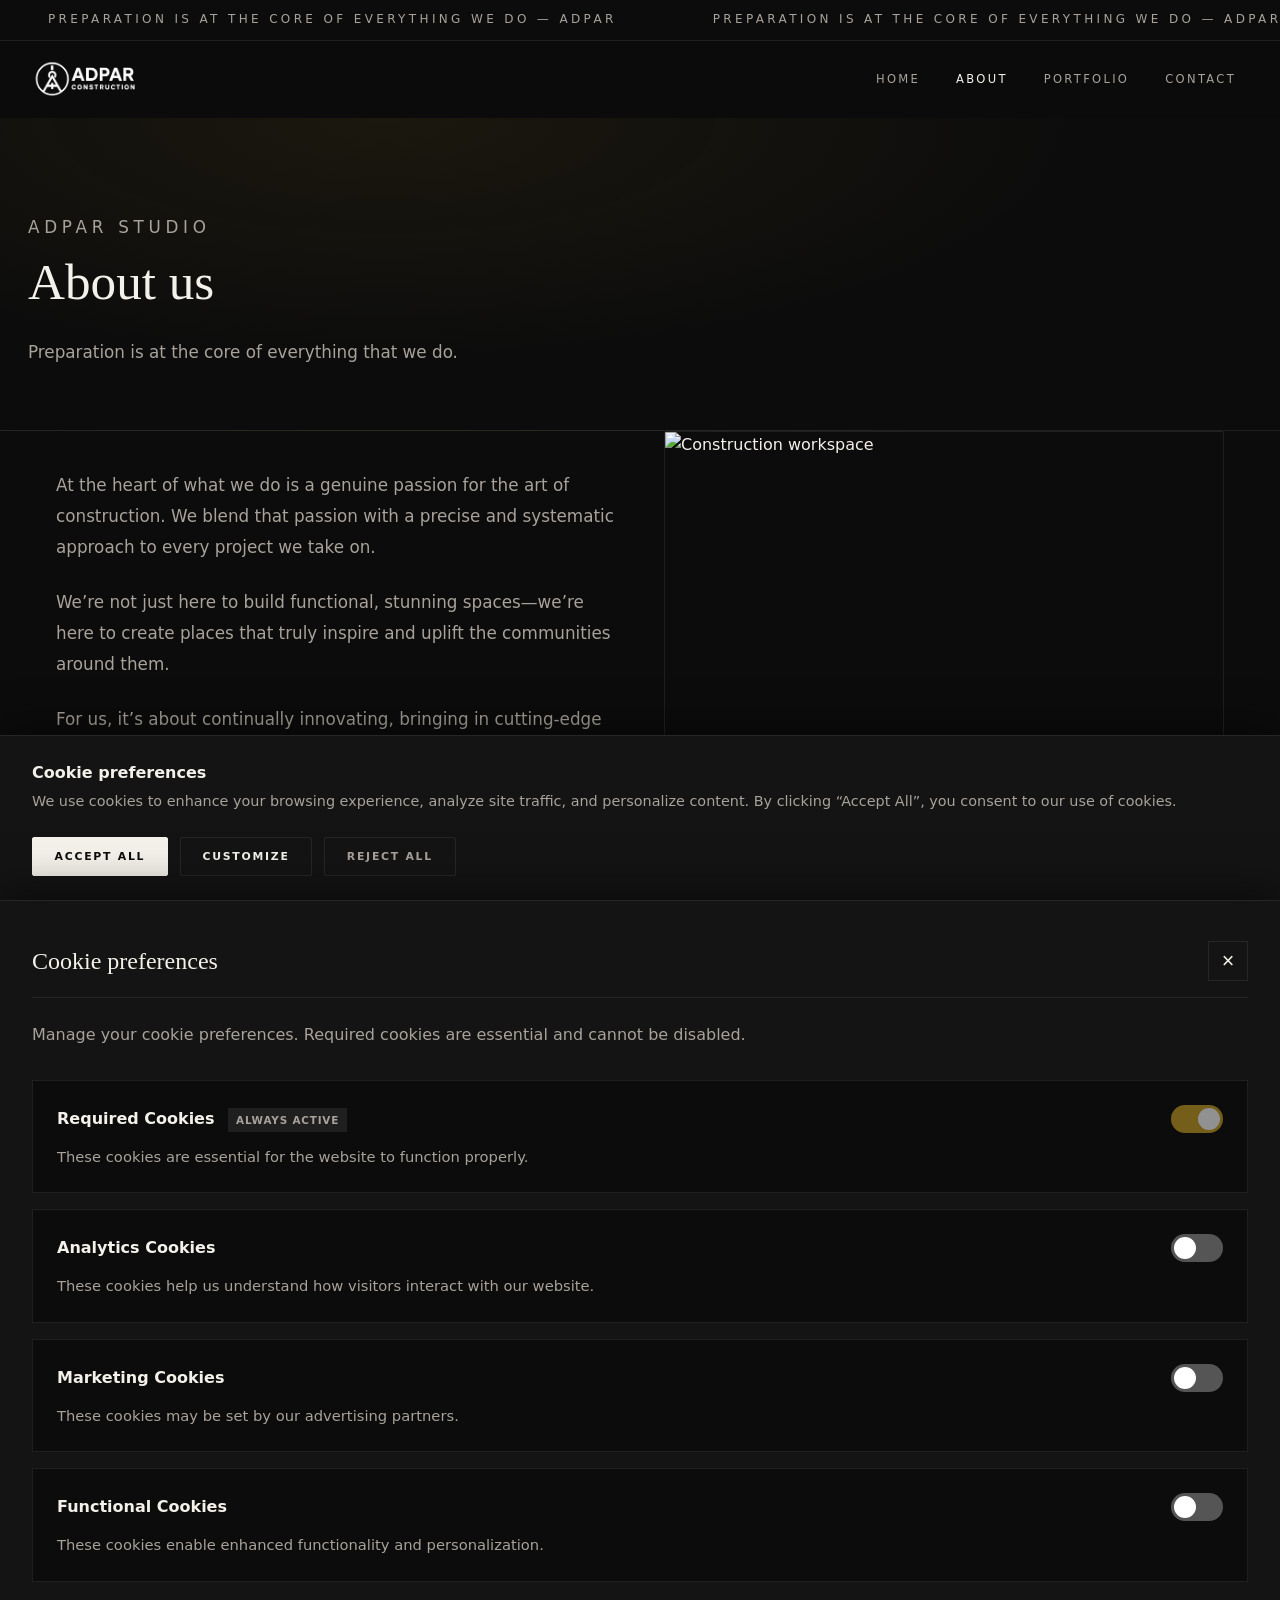
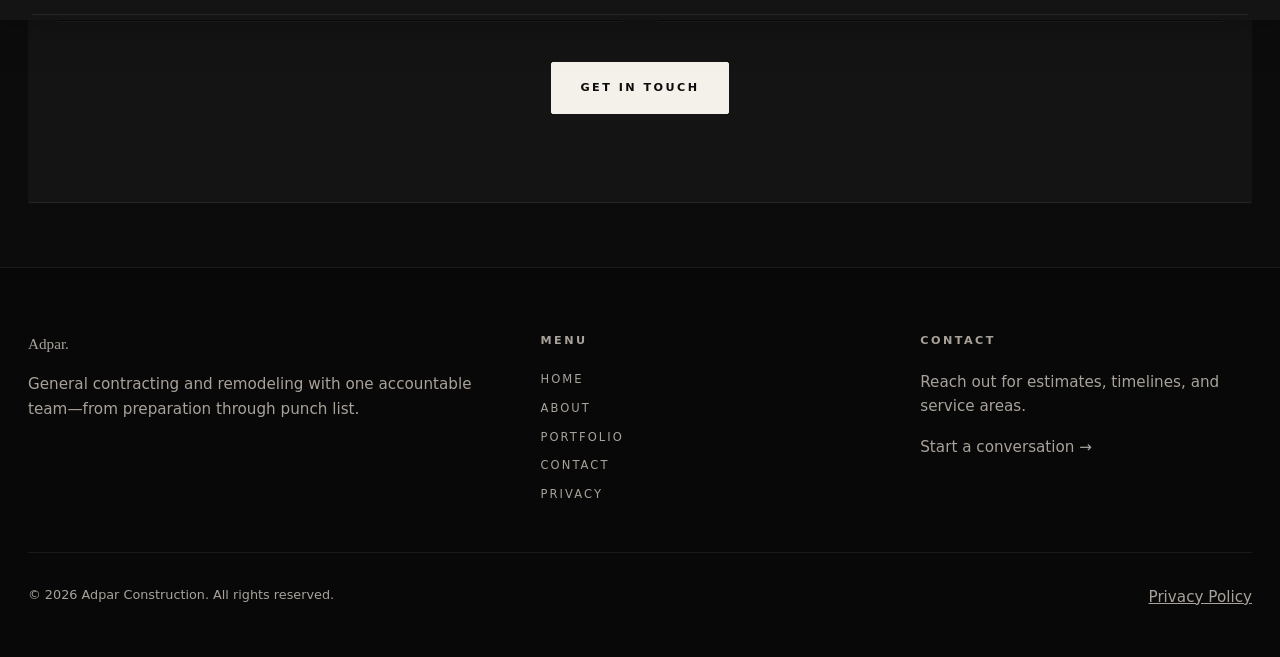
==== commit 6cb3b479: "Remodeled Website using Template 4-5-26" ====
--- a/about.html
+++ b/about.html
@@ -3,92 +3,164 @@
   <head>
     <meta charset="UTF-8" />
     <meta name="viewport" content="width=device-width, initial-scale=1.0" />
-    <!-- Security Headers -->
     <meta http-equiv="X-Content-Type-Options" content="nosniff" />
     <meta http-equiv="X-Frame-Options" content="DENY" />
     <meta http-equiv="X-XSS-Protection" content="1; mode=block" />
     <meta http-equiv="Referrer-Policy" content="strict-origin-when-cross-origin" />
     <meta http-equiv="Content-Security-Policy" content="default-src 'self'; script-src 'self' 'unsafe-inline'; style-src 'self' 'unsafe-inline'; img-src 'self' data: https:; connect-src 'self'; font-src 'self' data:; frame-ancestors 'none'; base-uri 'self'; form-action 'self'; upgrade-insecure-requests;" />
     <meta http-equiv="Permissions-Policy" content="geolocation=(), microphone=(), camera=()" />
-    <meta name="X-Content-Type-Options" content="nosniff" />
-    <meta name="X-Frame-Options" content="DENY" />
-    <meta name="X-XSS-Protection" content="1; mode=block" />
     <link href="style.css" rel="stylesheet" />
     <script src="security.js"></script>
-    <title>About Us - General Contractor Services</title>
+    <script src="main.js" defer></script>
+    <title>About — Adpar Construction</title>
   </head>
   <body>
-    <nav>
-      <div class="nav-container">
-        <ul>
-          <li><a href="index.html">HOME</a></li>
-          <li><a href="about.html" class="active">ABOUT</a></li>
-          <li><a href="portfolio.html">PORTFOLIO</a></li>
-          <li><a href="contact.html">CONTACT US</a></li>
-        </ul>
-      </div>
-    </nav>
-
-    <div class="hero">
-      <div class="hero-logo">
-        <img src="images/image0.png" alt="ADPAR Construction Logo">
-      </div>
-      <p style="font-size: 1.3rem; margin-top: 1.5rem; font-weight: 500;">Preparation is at the core of everything that we do.</p>
-    </div>
+    <div class="site-marquee" aria-hidden="true">
+      <div class="site-marquee__inner">
+        <span>Preparation is at the core of everything we do — Adpar</span>
+        <span>Preparation is at the core of everything we do — Adpar</span>
+      </div>
+    </div>
+
+    <header class="site-header">
+      <div class="site-header__row">
+        <a href="index.html" class="logo-container">
+          <img src="images/image0.png" alt="Adpar Construction logo" width="220" height="44" />
+        </a>
+        <nav class="site-nav" aria-label="Primary">
+          <a href="index.html">Home</a>
+          <a href="about.html" class="active">About</a>
+          <a href="portfolio.html">Portfolio</a>
+          <a href="contact.html">Contact</a>
+        </nav>
+        <button type="button" class="nav-toggle" aria-label="Open menu" aria-expanded="false" aria-controls="nav-drawer">
+          <span></span>
+          <span></span>
+        </button>
+      </div>
+      <nav id="nav-drawer" class="nav-drawer" aria-label="Mobile">
+        <a href="index.html">Home</a>
+        <a href="about.html" class="active">About</a>
+        <a href="portfolio.html">Portfolio</a>
+        <a href="contact.html">Contact</a>
+      </nav>
+    </header>
+
+    <section class="page-hero">
+      <div class="page-hero__inner reveal">
+        <p class="section-label">Adpar studio</p>
+        <h1>About us</h1>
+        <p>Preparation is at the core of everything that we do.</p>
+      </div>
+    </section>
 
     <div class="container">
-      <div class="about-content">
-        <p style="margin-bottom: 1.8rem; font-size: 1.1rem; line-height: 1.9; color: #ffffff;">
-          At the heart of what we do is a genuine passion for the art of construction. We blend that passion with a precise and systematic approach to every project we take on.
-        </p>
-
-        <p style="margin-bottom: 1.8rem; font-size: 1.1rem; line-height: 1.9; color: #ffffff;">
-          We're not just here to build functional, stunning spaces—we're here to create places that truly inspire and uplift the communities around them.
-        </p>
-
-        <p style="margin-bottom: 0; font-size: 1.1rem; line-height: 1.9; color: #ffffff;">
-          For us, it's about continually innovating, bringing in cutting-edge techniques and sustainable practices that enhance quality of life. In the end, we're here to craft environments that foster growth, connection, and a little bit of everyday inspiration.
-        </p>
-
-        <div style="text-align: center; margin-top: 3rem;">
-          <a href="contact.html" class="btn">Get In Touch</a>
-        </div>
-      </div>
-    </div>
-
-    <footer>
-      <p>&copy; 2025 Adpar Construction. All rights reserved. | <a href="privacy.html" style="color: rgba(255, 255, 255, 0.9); text-decoration: underline;">Privacy Policy</a></p>
+      <section class="section section--tight" style="padding-top: 0">
+        <div class="split-band reveal">
+          <div class="about-content" style="padding: 0; max-width: none">
+            <p>
+              At the heart of what we do is a genuine passion for the art of construction. We blend that passion with a precise and systematic approach to every project we take on.
+            </p>
+            <p>
+              We’re not just here to build functional, stunning spaces—we’re here to create places that truly inspire and uplift the communities around them.
+            </p>
+            <p style="margin-bottom: 0">
+              For us, it’s about continually innovating, bringing in cutting-edge techniques and sustainable practices that enhance quality of life. In the end, we’re here to craft environments that foster growth, connection, and a little bit of everyday inspiration.
+            </p>
+          </div>
+          <div class="split-band__media">
+            <img src="https://images.unsplash.com/photo-1541976590-713941681591?auto=format&fit=crop&w=1400&q=80" alt="Construction workspace" width="1400" height="1050" loading="lazy" />
+          </div>
+        </div>
+      </section>
+
+      <section class="section section--soft" style="border-radius: 2px; margin-top: 2rem">
+        <div class="section-inner">
+          <div class="section-head reveal">
+            <p class="section-label">Values</p>
+            <h2>What guides Adpar</h2>
+            <p>Aligned with the studio-style storytelling you liked—clear pillars, zero fluff.</p>
+          </div>
+          <div class="work-grid">
+            <article class="work-tile reveal">
+              <div>
+                <div class="work-tile__icon">01</div>
+                <h3>Preparation first</h3>
+                <p>We plan before we cut—scope, sequencing, and quality checks are built into the schedule.</p>
+              </div>
+              <div class="work-tile__visual">
+                <img src="https://images.unsplash.com/photo-1503387762-592deb58ef4e?auto=format&fit=crop&w=1200&q=80" alt="" width="1200" height="900" loading="lazy" />
+              </div>
+            </article>
+            <article class="work-tile reveal">
+              <div>
+                <div class="work-tile__icon">02</div>
+                <h3>Single accountability</h3>
+                <p>One contract, one team lead—so questions get answers and nothing falls between trades.</p>
+              </div>
+              <div class="work-tile__visual">
+                <img src="https://images.unsplash.com/photo-1581092160562-40aa08e78837?auto=format&fit=crop&w=1200&q=80" alt="" width="1200" height="900" loading="lazy" />
+              </div>
+            </article>
+          </div>
+          <div class="text-center mt-lg reveal">
+            <a class="btn" href="contact.html">Get in touch</a>
+          </div>
+        </div>
+      </section>
+    </div>
+
+    <footer class="site-footer">
+      <div class="site-footer__grid">
+        <div>
+          <p class="footer-brand">Adpar.</p>
+          <p>General contracting and remodeling with one accountable team—from preparation through punch list.</p>
+        </div>
+        <div>
+          <h3>Menu</h3>
+          <div class="footer-links">
+            <a href="index.html">Home</a>
+            <a href="about.html">About</a>
+            <a href="portfolio.html">Portfolio</a>
+            <a href="contact.html">Contact</a>
+            <a href="privacy.html">Privacy</a>
+          </div>
+        </div>
+        <div>
+          <h3>Contact</h3>
+          <p>Reach out for estimates, timelines, and service areas.</p>
+          <p style="margin-top: 1rem"><a href="contact.html">Start a conversation →</a></p>
+        </div>
+      </div>
+      <div class="footer-bottom">
+        <span>© 2026 Adpar Construction. All rights reserved.</span>
+        <a href="privacy.html">Privacy Policy</a>
+      </div>
     </footer>
 
-    <!-- Cookie Consent Banner -->
     <div id="cookieBanner" class="cookie-banner">
       <div class="cookie-banner-content">
         <div class="cookie-banner-text">
-          <h4>🍪 Cookie Preferences</h4>
-          <p>We use cookies to enhance your browsing experience, analyze site traffic, and personalize content. By clicking "Accept All", you consent to our use of cookies.</p>
+          <h4>Cookie preferences</h4>
+          <p>We use cookies to enhance your browsing experience, analyze site traffic, and personalize content. By clicking “Accept All”, you consent to our use of cookies.</p>
         </div>
         <div class="cookie-banner-buttons">
-          <button class="cookie-btn cookie-btn-accept" onclick="acceptAllCookies()">Accept All</button>
-          <button class="cookie-btn cookie-btn-customize" onclick="openCookieCustomize()">Customize Cookies</button>
-          <button class="cookie-btn cookie-btn-reject" onclick="rejectAllCookies()">Reject All</button>
-        </div>
-      </div>
-    </div>
-
-    <!-- Cookie Overlay -->
+          <button type="button" class="cookie-btn cookie-btn-accept" onclick="acceptAllCookies()">Accept All</button>
+          <button type="button" class="cookie-btn cookie-btn-customize" onclick="openCookieCustomize()">Customize</button>
+          <button type="button" class="cookie-btn cookie-btn-reject" onclick="rejectAllCookies()">Reject All</button>
+        </div>
+      </div>
+    </div>
+
     <div id="cookieOverlay" class="cookie-overlay" onclick="closeCookieCustomize()"></div>
 
-    <!-- Cookie Customization Panel -->
     <div id="cookieCustomizePanel" class="cookie-customize-panel">
       <div class="cookie-panel-content">
         <div class="cookie-panel-header">
-          <h3>Cookie Preferences</h3>
-          <button class="cookie-panel-close" onclick="closeCookieCustomize()" aria-label="Close">×</button>
-        </div>
-        <p class="cookie-panel-description">
-          Manage your cookie preferences. You can enable or disable different types of cookies below. 
-          Required cookies are essential for the website to function properly and cannot be disabled.
-        </p>
+          <h3>Cookie preferences</h3>
+          <button type="button" class="cookie-panel-close" onclick="closeCookieCustomize()" aria-label="Close">×</button>
+        </div>
+        <p class="cookie-panel-description">Manage your cookie preferences. Required cookies are essential and cannot be disabled.</p>
 
         <div class="cookie-category">
           <div class="cookie-category-header">
@@ -96,11 +168,11 @@
               <h4>Required Cookies <span class="cookie-required-badge">Always Active</span></h4>
             </div>
             <label class="cookie-toggle">
-              <input type="checkbox" checked disabled id="cookieRequired">
-              <span class="cookie-slider"></span>
-            </label>
-          </div>
-          <p>These cookies are essential for the website to function properly. They enable basic functions like page navigation and access to secure areas of the website.</p>
+              <input type="checkbox" checked disabled id="cookieRequired" />
+              <span class="cookie-slider"></span>
+            </label>
+          </div>
+          <p>These cookies are essential for the website to function properly.</p>
         </div>
 
         <div class="cookie-category">
@@ -109,11 +181,11 @@
               <h4>Analytics Cookies</h4>
             </div>
             <label class="cookie-toggle">
-              <input type="checkbox" id="cookieAnalytics">
-              <span class="cookie-slider"></span>
-            </label>
-          </div>
-          <p>These cookies help us understand how visitors interact with our website by collecting and reporting information anonymously.</p>
+              <input type="checkbox" id="cookieAnalytics" />
+              <span class="cookie-slider"></span>
+            </label>
+          </div>
+          <p>These cookies help us understand how visitors interact with our website.</p>
         </div>
 
         <div class="cookie-category">
@@ -122,11 +194,11 @@
               <h4>Marketing Cookies</h4>
             </div>
             <label class="cookie-toggle">
-              <input type="checkbox" id="cookieMarketing">
-              <span class="cookie-slider"></span>
-            </label>
-          </div>
-          <p>These cookies are used to deliver advertisements and track campaign performance. They may be set by our advertising partners.</p>
+              <input type="checkbox" id="cookieMarketing" />
+              <span class="cookie-slider"></span>
+            </label>
+          </div>
+          <p>These cookies may be set by our advertising partners.</p>
         </div>
 
         <div class="cookie-category">
@@ -135,99 +207,87 @@
               <h4>Functional Cookies</h4>
             </div>
             <label class="cookie-toggle">
-              <input type="checkbox" id="cookieFunctional">
-              <span class="cookie-slider"></span>
-            </label>
-          </div>
-          <p>These cookies enable enhanced functionality and personalization, such as remembering your preferences and settings.</p>
+              <input type="checkbox" id="cookieFunctional" />
+              <span class="cookie-slider"></span>
+            </label>
+          </div>
+          <p>These cookies enable enhanced functionality and personalization.</p>
         </div>
 
         <div class="cookie-panel-actions">
-          <button class="cookie-btn cookie-btn-reject" onclick="rejectAllCookies()" style="background: #ef4444; color: white;">Reject All</button>
-          <button class="cookie-btn cookie-btn-accept" onclick="saveCookiePreferences()">Save Preferences</button>
+          <button type="button" class="cookie-btn cookie-btn-reject" onclick="rejectAllCookies()">Reject All</button>
+          <button type="button" class="cookie-btn cookie-btn-accept" onclick="saveCookiePreferences()">Save preferences</button>
         </div>
       </div>
     </div>
 
     <script>
-      // Cookie Management Script
       const COOKIE_CONSENT_KEY = 'cookieConsent';
-      
-      // Check if user has already made a choice
-      window.addEventListener('DOMContentLoaded', function() {
+      window.addEventListener('DOMContentLoaded', function () {
         const consent = localStorage.getItem(COOKIE_CONSENT_KEY);
         if (!consent) {
-          setTimeout(() => {
+          setTimeout(function () {
             document.getElementById('cookieBanner').classList.add('show');
           }, 500);
         }
       });
-
       function acceptAllCookies() {
-        const preferences = {
-          required: true,
-          analytics: true,
-          marketing: true,
-          functional: true,
-          timestamp: new Date().toISOString()
-        };
-        localStorage.setItem(COOKIE_CONSENT_KEY, JSON.stringify(preferences));
+        localStorage.setItem(
+          COOKIE_CONSENT_KEY,
+          JSON.stringify({
+            required: true,
+            analytics: true,
+            marketing: true,
+            functional: true,
+            timestamp: new Date().toISOString(),
+          })
+        );
         closeCookieBanner();
       }
-
       function rejectAllCookies() {
-        const preferences = {
-          required: true,
-          analytics: false,
-          marketing: false,
-          functional: false,
-          timestamp: new Date().toISOString()
-        };
-        localStorage.setItem(COOKIE_CONSENT_KEY, JSON.stringify(preferences));
+        localStorage.setItem(
+          COOKIE_CONSENT_KEY,
+          JSON.stringify({
+            required: true,
+            analytics: false,
+            marketing: false,
+            functional: false,
+            timestamp: new Date().toISOString(),
+          })
+        );
         closeCookieBanner();
-        if (document.getElementById('cookieCustomizePanel').classList.contains('show')) {
-          closeCookieCustomize();
-        }
-      }
-
+        if (document.getElementById('cookieCustomizePanel').classList.contains('show')) closeCookieCustomize();
+      }
       function openCookieCustomize() {
-        const panel = document.getElementById('cookieCustomizePanel');
-        const overlay = document.getElementById('cookieOverlay');
         const consent = localStorage.getItem(COOKIE_CONSENT_KEY);
-        
         if (consent) {
           const prefs = safeJsonParse(consent) || {};
           document.getElementById('cookieAnalytics').checked = prefs.analytics || false;
           document.getElementById('cookieMarketing').checked = prefs.marketing || false;
           document.getElementById('cookieFunctional').checked = prefs.functional || false;
         }
-        
-        panel.classList.add('show');
-        overlay.classList.add('show');
-      }
-
+        document.getElementById('cookieCustomizePanel').classList.add('show');
+        document.getElementById('cookieOverlay').classList.add('show');
+      }
       function closeCookieCustomize() {
         document.getElementById('cookieCustomizePanel').classList.remove('show');
         document.getElementById('cookieOverlay').classList.remove('show');
       }
-
       function saveCookiePreferences() {
         const preferences = {
           required: true,
           analytics: document.getElementById('cookieAnalytics').checked,
           marketing: document.getElementById('cookieMarketing').checked,
           functional: document.getElementById('cookieFunctional').checked,
-          timestamp: new Date().toISOString()
+          timestamp: new Date().toISOString(),
         };
-        localStorage.setItem(COOKIE_CONSENT_KEY, JSON.stringify(preferences));
+        localStorage.setItem(COOKIE_CONSENT_KEY, JSON.stringify(validateCookiePreferences(preferences)));
         closeCookieBanner();
         closeCookieCustomize();
       }
-
       function closeCookieBanner() {
         document.getElementById('cookieBanner').classList.remove('show');
       }
     </script>
   </body>
 </html>
-
--- a/style.css
+++ b/style.css
@@ -1,629 +1,1344 @@
-* {
+/* Adpar — Ratko-inspired editorial layout */
+:root {
+  --bg: #0c0c0c;
+  --bg-elevated: #141414;
+  --bg-soft: #1a1a1a;
+  --text: #f4f1ea;
+  --text-muted: #a8a29a;
+  --line: rgba(255, 255, 255, 0.08);
+  --accent: #c9a227;
+  --accent-soft: rgba(201, 162, 39, 0.15);
+  --radius: 2px;
+  --ease-out: cubic-bezier(0.22, 1, 0.36, 1);
+  --font: ui-sans-serif, system-ui, -apple-system, "Segoe UI", Roboto, "Helvetica Neue", Arial, sans-serif;
+  --display: ui-serif, Georgia, "Times New Roman", Times, serif;
+}
+
+*,
+*::before,
+*::after {
+  box-sizing: border-box;
+}
+
+html {
+  scroll-behavior: smooth;
+}
+
+body {
   margin: 0;
-  padding: 0;
-  box-sizing: border-box;
-}
-
-body {
-  font-family: "Century Gothic", "CenturyGothic", "AppleGothic", Arial, sans-serif;
-  background: #000000;
-  color: #ffffff;
+  font-family: var(--font);
+  background: var(--bg);
+  color: var(--text);
   line-height: 1.6;
-  min-height: 100vh;
-}
-
-/* Navigation Bar */
-nav {
-  background: linear-gradient(135deg, #000000 0%, #1a1a1a 100%);
-  padding: 1.2rem 0;
+  font-size: 16px;
+  -webkit-font-smoothing: antialiased;
+}
+
+body.nav-open {
+  overflow: hidden;
+}
+
+img {
+  max-width: 100%;
+  height: auto;
+  display: block;
+}
+
+a {
+  color: inherit;
+  text-decoration: none;
+}
+
+/* Top marquee */
+.site-marquee {
+  border-bottom: 1px solid var(--line);
+  background: var(--bg);
+  overflow: hidden;
+  white-space: nowrap;
+}
+
+.site-marquee__inner {
+  display: flex;
+  width: max-content;
+  padding: 0.65rem 0;
+  animation: marquee 36s linear infinite;
+}
+
+.site-marquee span {
+  flex-shrink: 0;
+  padding: 0 3rem;
+  font-size: 0.75rem;
+  letter-spacing: 0.28em;
+  text-transform: uppercase;
+  color: var(--text-muted);
+}
+
+@keyframes marquee {
+  0% {
+    transform: translateX(0);
+  }
+  100% {
+    transform: translateX(-50%);
+  }
+}
+
+/* Header */
+.site-header {
   position: sticky;
   top: 0;
   z-index: 1000;
-  box-shadow: 0 4px 20px rgba(0, 0, 0, 0.3);
-}
-
-nav .nav-container {
-  max-width: 1200px;
+  background: rgba(12, 12, 12, 0.72);
+  backdrop-filter: blur(16px);
+  -webkit-backdrop-filter: blur(16px);
+  border-bottom: 1px solid transparent;
+  transition: border-color 0.35s var(--ease-out), background 0.35s var(--ease-out);
+}
+
+.site-header--scrolled {
+  border-color: var(--line);
+  background: rgba(12, 12, 12, 0.94);
+}
+
+.site-header__row {
+  max-width: 1440px;
   margin: 0 auto;
-  padding: 0 2rem;
-  display: flex;
+  padding: 1rem 1.75rem;
+  display: flex;
+  align-items: center;
+  justify-content: space-between;
+  gap: 1.5rem;
+}
+
+.logo-container img {
+  height: 44px;
+  width: auto;
+  max-width: 220px;
+  object-fit: contain;
+  filter: brightness(1.08);
+}
+
+.site-nav {
+  display: flex;
+  align-items: center;
+  gap: 0.25rem;
+}
+
+.site-nav a {
+  font-size: 0.72rem;
+  letter-spacing: 0.2em;
+  text-transform: uppercase;
+  padding: 0.65rem 1rem;
+  color: var(--text-muted);
+  transition: color 0.3s var(--ease-out);
+}
+
+.site-nav a:hover,
+.site-nav a:focus-visible {
+  color: var(--text);
+}
+
+.site-nav a.active {
+  color: var(--text);
+}
+
+.nav-toggle {
+  display: none;
+  width: 44px;
+  height: 44px;
+  border: 1px solid var(--line);
+  background: transparent;
+  color: var(--text);
+  border-radius: var(--radius);
+  cursor: pointer;
   align-items: center;
   justify-content: center;
+  flex-direction: column;
+  gap: 6px;
+}
+
+.nav-toggle span {
+  display: block;
+  width: 20px;
+  height: 1px;
+  background: currentColor;
+  transition: transform 0.3s var(--ease-out);
+}
+
+.nav-drawer {
+  display: none;
+}
+
+@media (max-width: 900px) {
+  .site-nav {
+    display: none;
+  }
+
+  .nav-toggle {
+    display: flex;
+  }
+
+  .nav-drawer {
+    display: flex;
+    position: fixed;
+    inset: 0;
+    top: 73px;
+    background: rgba(12, 12, 12, 0.98);
+    flex-direction: column;
+    padding: 2rem;
+    gap: 0.5rem;
+    transform: translateX(100%);
+    transition: transform 0.45s var(--ease-out);
+    z-index: 999;
+    border-top: 1px solid var(--line);
+  }
+
+  .nav-drawer.is-open {
+    transform: translateX(0);
+  }
+
+  .nav-drawer a {
+    font-size: 0.85rem;
+    letter-spacing: 0.18em;
+    text-transform: uppercase;
+    padding: 1rem 0;
+    border-bottom: 1px solid var(--line);
+    color: var(--text-muted);
+  }
+
+  .nav-drawer a.active {
+    color: var(--text);
+  }
+}
+
+/* Hero */
+.hero-ratko {
+  position: relative;
+  min-height: min(88vh, 900px);
+  display: grid;
+  align-items: end;
+  padding: 6rem 1.75rem 5rem;
+  overflow: hidden;
+}
+
+.hero-ratko__bg {
+  position: absolute;
+  inset: 0;
+  z-index: 0;
+}
+
+.hero-ratko__bg img {
+  width: 100%;
+  height: 100%;
+  object-fit: cover;
+  opacity: 0.45;
+  transform: scale(1.04);
+  transition: transform 8s ease-out;
+}
+
+.hero-ratko:hover .hero-ratko__bg img {
+  transform: scale(1.08);
+}
+
+.hero-ratko__overlay {
+  position: absolute;
+  inset: 0;
+  background: linear-gradient(180deg, rgba(12, 12, 12, 0.2) 0%, rgba(12, 12, 12, 0.75) 55%, var(--bg) 100%);
+  z-index: 1;
+}
+
+.hero-ratko__content {
+  position: relative;
+  z-index: 2;
+  max-width: 1440px;
+  margin: 0 auto;
+  width: 100%;
+}
+
+.hero-kicker {
+  font-size: 0.75rem;
+  letter-spacing: 0.32em;
+  text-transform: uppercase;
+  color: var(--accent);
+  margin-bottom: 1.5rem;
+}
+
+.hero-title {
+  font-family: var(--display);
+  font-size: clamp(2.75rem, 6vw, 5.25rem);
+  font-weight: 400;
+  line-height: 1.05;
+  letter-spacing: -0.02em;
+  margin: 0 0 1.5rem;
+}
+
+.hero-title em {
+  font-style: italic;
+  color: var(--text-muted);
+}
+
+.hero-lead {
+  max-width: 560px;
+  font-size: 1.05rem;
+  color: var(--text-muted);
+  line-height: 1.75;
+  margin-bottom: 2rem;
+}
+
+.hero-meta {
+  display: flex;
   flex-wrap: wrap;
   gap: 2rem;
-}
-
-.logo-section {
-  display: flex;
+  align-items: center;
+}
+
+.hero-brand {
+  font-size: 0.7rem;
+  letter-spacing: 0.35em;
+  text-transform: uppercase;
+  color: var(--text-muted);
+}
+
+.hero-brand strong {
+  color: var(--text);
+  font-weight: 600;
+}
+
+/* Buttons */
+.btn {
+  display: inline-flex;
+  align-items: center;
   justify-content: center;
-  align-items: center;
+  gap: 0.5rem;
+  padding: 1rem 1.75rem;
+  font-size: 0.7rem;
+  font-weight: 600;
+  letter-spacing: 0.22em;
+  text-transform: uppercase;
+  background: var(--text);
+  color: var(--bg);
+  border: 1px solid var(--text);
+  border-radius: var(--radius);
+  cursor: pointer;
+  transition: transform 0.35s var(--ease-out), box-shadow 0.35s var(--ease-out), background 0.35s var(--ease-out),
+    color 0.35s var(--ease-out);
+}
+
+.btn:hover {
+  transform: translateY(-2px);
+  box-shadow: 0 18px 40px rgba(0, 0, 0, 0.35);
+}
+
+.btn--ghost {
+  background: transparent;
+  color: var(--text);
+  border-color: var(--line);
+}
+
+.btn--ghost:hover {
+  border-color: var(--text);
+  background: rgba(255, 255, 255, 0.04);
+  box-shadow: none;
+}
+
+/* Sections */
+.section {
+  padding: 5.5rem 1.75rem;
+}
+
+.section--tight {
+  padding-top: 3rem;
+}
+
+.section--soft {
+  background: var(--bg-elevated);
+  border-top: 1px solid var(--line);
+  border-bottom: 1px solid var(--line);
+}
+
+.section-inner {
+  max-width: 1440px;
+  margin: 0 auto;
+}
+
+.section-head {
+  margin-bottom: 3rem;
+}
+
+.section-head h2 {
+  font-family: var(--display);
+  font-size: clamp(2rem, 3.5vw, 3.25rem);
+  font-weight: 400;
+  margin: 0 0 1rem;
+  letter-spacing: -0.02em;
+}
+
+.section-head p {
+  margin: 0;
+  max-width: 640px;
+  color: var(--text-muted);
+  font-size: 1.05rem;
+}
+
+.section-label {
+  font-size: 0.7rem;
+  letter-spacing: 0.28em;
+  text-transform: uppercase;
+  color: var(--accent);
+  margin-bottom: 0.75rem;
+}
+
+/* Horizontal feature cards */
+.feature-row {
+  display: grid;
+  grid-template-columns: repeat(4, minmax(0, 1fr));
+  gap: 1.25rem;
+}
+
+@media (max-width: 1100px) {
+  .feature-row {
+    grid-template-columns: repeat(2, minmax(0, 1fr));
+  }
+}
+
+@media (max-width: 600px) {
+  .feature-row {
+    grid-template-columns: 1fr;
+  }
+}
+
+.feature-card {
+  position: relative;
+  min-height: 420px;
+  border: 1px solid var(--line);
+  border-radius: var(--radius);
+  overflow: hidden;
+  background: var(--bg-soft);
+  transition: transform 0.5s var(--ease-out), border-color 0.35s var(--ease-out);
+}
+
+.feature-card:hover {
+  transform: translateY(-6px);
+  border-color: rgba(201, 162, 39, 0.35);
+}
+
+.feature-card__media {
+  position: absolute;
+  inset: 0;
+}
+
+.feature-card__media img {
   width: 100%;
-  padding: 2rem 0;
-  background: #000000;
-}
-
-.logo-section img {
-  height: 300px;
-  width: auto;
-  max-width: 100%;
-  object-fit: contain;
-  display: block;
-}
-
-nav .logo-container {
-  display: flex;
-  align-items: center;
-  text-decoration: none;
-  color: white;
-  gap: 1rem;
-  flex-shrink: 0;
-  min-width: 0;
-  overflow: visible;
-}
-
-nav .logo-container img {
-  height: 70px;
-  width: auto;
-  max-width: none;
-  min-width: auto;
-  object-fit: contain;
-  object-position: left center;
-  flex-shrink: 0;
-  display: block;
-}
-
-nav ul {
-  list-style: none;
-  display: flex;
-  justify-content: center;
-  align-items: center;
-  flex-wrap: wrap;
-  gap: 2.5rem;
-  margin: 0;
-  padding: 0;
-}
-
-nav ul li {
-  display: inline-block;
-}
-
-nav ul li a {
-  color: #fff;
-  text-decoration: none;
-  font-size: 1.15rem;
-  font-weight: 400;
-  padding: 0.75rem 1.5rem;
-  border-radius: 8px;
-  transition: all 0.3s ease;
-  position: relative;
-}
-
-nav ul li a:hover {
-  background-color: rgba(255, 255, 255, 0.15);
-  transform: translateY(-2px);
-  box-shadow: 0 4px 12px rgba(0, 0, 0, 0.2);
-}
-
-nav ul li a.active {
-  background: rgba(255, 255, 255, 0.2);
-  color: #ffffff;
-  box-shadow: 0 4px 15px rgba(255, 255, 255, 0.3);
-}
-
-/* Container */
-.container {
-  max-width: 1200px;
-  margin: 0 auto;
-  padding: 2rem;
-}
-
-/* Hero Section */
-.hero {
-  background: linear-gradient(135deg, #000000 0%, #1a1a1a 50%, #2d2d2d 100%);
-  color: white;
-  padding: 6rem 2rem;
-  text-align: center;
-  margin-bottom: 4rem;
-  position: relative;
-  overflow: hidden;
-}
-
-.hero::before {
-  content: '';
+  height: 100%;
+  object-fit: cover;
+  opacity: 0.55;
+  transition: opacity 0.5s var(--ease-out), transform 6s ease-out;
+}
+
+.feature-card:hover .feature-card__media img {
+  opacity: 0.7;
+  transform: scale(1.05);
+}
+
+.feature-card__shade {
   position: absolute;
-  top: 0;
+  inset: 0;
+  background: linear-gradient(180deg, transparent 20%, rgba(12, 12, 12, 0.95) 100%);
+}
+
+.feature-card__body {
+  position: absolute;
   left: 0;
   right: 0;
   bottom: 0;
-  background: url('data:image/svg+xml,<svg width="100" height="100" xmlns="http://www.w3.org/2000/svg"><circle cx="50" cy="50" r="2" fill="rgba(255,255,255,0.1)"/></svg>');
-  opacity: 0.3;
-}
-
-.hero-logo {
-  display: flex;
-  justify-content: center;
+  padding: 1.5rem;
+  z-index: 2;
+}
+
+.feature-card__body h3 {
+  font-family: var(--display);
+  font-size: 1.65rem;
+  font-weight: 400;
+  margin: 0 0 0.75rem;
+  line-height: 1.15;
+}
+
+.feature-card__body p {
+  margin: 0 0 1.25rem;
+  font-size: 0.9rem;
+  color: var(--text-muted);
+  line-height: 1.6;
+}
+
+.feature-card__body .link-arrow {
+  font-size: 0.65rem;
+  letter-spacing: 0.22em;
+  text-transform: uppercase;
+  color: var(--accent);
+}
+
+/* Services grid (large) */
+.work-grid {
+  display: grid;
+  grid-template-columns: repeat(2, minmax(0, 1fr));
+  gap: 2rem;
+}
+
+@media (max-width: 900px) {
+  .work-grid {
+    grid-template-columns: 1fr;
+  }
+}
+
+.work-tile {
+  display: grid;
+  grid-template-columns: 1fr 1.1fr;
+  gap: 2rem;
   align-items: center;
-  width: 100%;
-  margin-bottom: 3rem;
-  position: relative;
-  z-index: 1;
-}
-
-.hero-logo img {
-  height: 200px;
-  width: auto;
-  max-width: 90%;
-  object-fit: contain;
-  display: block;
-}
-
-.hero h1 {
-  font-size: 3.5rem;
-  margin-bottom: 1.5rem;
-  font-weight: 700;
-  text-shadow: 2px 2px 8px rgba(0, 0, 0, 0.3);
-  position: relative;
-  z-index: 1;
-  letter-spacing: 1px;
-}
-
-.hero p {
-  font-size: 1.5rem;
-  max-width: 800px;
-  margin: 0 auto;
-  opacity: 0.95;
-  position: relative;
-  z-index: 1;
-  line-height: 1.8;
-}
-
-/* Section Styling */
-section {
-  margin-bottom: 5rem;
-}
-
-section h2 {
-  font-size: 2.8rem;
-  margin-bottom: 3rem;
-  color: #ffffff;
-  text-align: center;
-  position: relative;
-  padding-bottom: 1rem;
-}
-
-section h2::after {
-  content: '';
-  position: absolute;
-  bottom: 0;
-  left: 50%;
-  transform: translateX(-50%);
-  width: 100px;
-  height: 4px;
-  background: linear-gradient(90deg, #ffffff 0%, #cccccc 100%);
-  border-radius: 2px;
-}
-
-section h2.no-underline::after {
-  display: none;
-}
-
-/* Services Grid */
-.services-grid {
-  display: grid;
-  grid-template-columns: repeat(auto-fit, minmax(320px, 1fr));
-  gap: 2.5rem;
-  margin-top: 3rem;
-}
-
-.service-card {
-  background: linear-gradient(135deg, #1a1a1a 0%, #0a0a0a 100%);
-  padding: 2.5rem;
-  border-radius: 15px;
-  box-shadow: 0 6px 20px rgba(255, 255, 255, 0.1);
-  transition: all 0.4s cubic-bezier(0.175, 0.885, 0.32, 1.275);
-  border: 2px solid rgba(255, 255, 255, 0.1);
-  position: relative;
-  overflow: hidden;
-}
-
-.service-card::before {
-  content: '';
-  position: absolute;
-  top: 0;
-  left: 0;
-  width: 100%;
-  height: 5px;
-  background: linear-gradient(90deg, #ffffff 0%, #cccccc 100%);
-  transform: scaleX(0);
-  transition: transform 0.4s ease;
-}
-
-.service-card:hover::before {
-  transform: scaleX(1);
-}
-
-.service-card:hover {
-  transform: translateY(-10px) scale(1.02);
-  box-shadow: 0 12px 30px rgba(255, 255, 255, 0.2);
-  border-color: #ffffff;
-}
-
-.service-card h3 {
-  color: #ffffff;
-  margin-bottom: 1.2rem;
-  font-size: 1.6rem;
-  font-weight: 700;
-  display: flex;
-  align-items: center;
-  gap: 0.75rem;
-}
-
-.service-card h3::before {
-  content: '✓';
-  background: #ffffff;
-  color: #000000;
-  width: 32px;
-  height: 32px;
-  border-radius: 50%;
+  padding: 2rem;
+  border: 1px solid var(--line);
+  border-radius: var(--radius);
+  background: var(--bg);
+  transition: border-color 0.35s var(--ease-out);
+}
+
+.work-tile:hover {
+  border-color: rgba(255, 255, 255, 0.14);
+}
+
+@media (max-width: 768px) {
+  .work-tile {
+    grid-template-columns: 1fr;
+  }
+}
+
+.work-tile__icon {
+  width: 52px;
+  height: 52px;
+  border: 1px solid var(--line);
   display: flex;
   align-items: center;
   justify-content: center;
-  font-size: 1.2rem;
-  font-weight: bold;
+  font-size: 0.65rem;
+  letter-spacing: 0.12em;
+  color: var(--accent);
+  margin-bottom: 1.25rem;
+}
+
+.work-tile h3 {
+  font-family: var(--display);
+  font-size: 1.85rem;
+  margin: 0 0 1rem;
+  font-weight: 400;
+}
+
+.work-tile p {
+  margin: 0 0 1.5rem;
+  color: var(--text-muted);
+  font-size: 0.98rem;
+}
+
+.work-tile__visual {
+  position: relative;
+  aspect-ratio: 4/3;
+  overflow: hidden;
+  border-radius: var(--radius);
+  border: 1px solid var(--line);
+}
+
+.work-tile__visual img {
+  width: 100%;
+  height: 100%;
+  object-fit: cover;
+  transition: transform 0.8s var(--ease-out);
+}
+
+.work-tile:hover .work-tile__visual img {
+  transform: scale(1.04);
+}
+
+/* Accordion */
+.studio-block {
+  display: grid;
+  grid-template-columns: 1fr 1.1fr;
+  gap: 3rem;
+  align-items: start;
+}
+
+@media (max-width: 900px) {
+  .studio-block {
+    grid-template-columns: 1fr;
+  }
+}
+
+.studio-intro h2 {
+  font-family: var(--display);
+  font-size: clamp(1.75rem, 2.5vw, 2.5rem);
+  font-weight: 400;
+  margin: 0 0 1rem;
+}
+
+.studio-intro p {
+  color: var(--text-muted);
+  margin: 0;
+  line-height: 1.75;
+}
+
+.acc-list {
+  border-top: 1px solid var(--line);
+}
+
+.acc-item {
+  border-bottom: 1px solid var(--line);
+}
+
+.acc-item__trigger {
+  width: 100%;
+  display: flex;
+  align-items: center;
+  justify-content: space-between;
+  gap: 1rem;
+  padding: 1.35rem 0;
+  background: none;
+  border: none;
+  color: inherit;
+  cursor: pointer;
+  text-align: left;
+  font: inherit;
+}
+
+.acc-item__left {
+  display: flex;
+  align-items: baseline;
+  gap: 1.25rem;
+}
+
+.acc-item__num {
+  font-size: 0.7rem;
+  letter-spacing: 0.2em;
+  color: var(--text-muted);
+}
+
+.acc-item__title {
+  font-size: 1.05rem;
+  font-weight: 500;
+}
+
+.acc-icon {
+  width: 28px;
+  height: 28px;
+  border: 1px solid var(--line);
+  border-radius: 50%;
+  display: flex;
+  align-items: center;
+  justify-content: center;
+  font-size: 1.1rem;
+  line-height: 1;
+  transition: transform 0.4s var(--ease-out), border-color 0.35s var(--ease-out);
   flex-shrink: 0;
 }
 
-.service-card p {
-  color: #ffffff;
-  line-height: 1.9;
-  font-size: 1.05rem;
-}
-
-/* Button Styles */
-.btn {
-  display: inline-block;
-  padding: 1rem 2.5rem;
-  background: #ffffff;
-  color: #000000;
-  text-decoration: none;
-  border-radius: 10px;
-  font-weight: 600;
-  transition: all 0.3s ease;
-  border: none;
-  cursor: pointer;
-  font-size: 1.1rem;
-  box-shadow: 0 4px 15px rgba(255, 255, 255, 0.3);
+.acc-item.is-open .acc-icon {
+  transform: rotate(45deg);
+  border-color: var(--accent);
+  color: var(--accent);
+}
+
+.acc-item__panel {
+  max-height: 0;
+  overflow: hidden;
+  transition: max-height 0.55s var(--ease-out);
+}
+
+.acc-item.is-open .acc-item__panel {
+  max-height: 420px;
+}
+
+.acc-item__panel p {
+  margin: 0 0 1.35rem;
+  padding-left: 2.5rem;
+  color: var(--text-muted);
+  font-size: 0.95rem;
+  line-height: 1.7;
+}
+
+/* Showcase */
+.showcase-head {
+  text-align: center;
+  max-width: 800px;
+  margin: 0 auto 3rem;
+}
+
+.showcase-head h2 {
+  font-family: var(--display);
+  font-size: clamp(2rem, 4vw, 3rem);
+  margin: 0 0 1rem;
+  font-weight: 400;
+}
+
+.showcase-grid {
+  display: grid;
+  grid-template-columns: repeat(3, minmax(0, 1fr));
+  gap: 1.25rem;
+}
+
+@media (max-width: 900px) {
+  .showcase-grid {
+    grid-template-columns: 1fr;
+  }
+}
+
+.showcase-card {
   position: relative;
+  aspect-ratio: 3/4;
   overflow: hidden;
-}
-
-.btn::before {
-  content: '';
+  border: 1px solid var(--line);
+  border-radius: var(--radius);
+  background: var(--bg-soft);
+}
+
+.showcase-card img {
+  width: 100%;
+  height: 100%;
+  object-fit: cover;
+  transition: transform 0.9s var(--ease-out);
+}
+
+.showcase-card:hover img {
+  transform: scale(1.06);
+}
+
+.showcase-card__cap {
   position: absolute;
-  top: 50%;
-  left: 50%;
-  width: 0;
-  height: 0;
-  border-radius: 50%;
-  background: rgba(0, 0, 0, 0.3);
-  transform: translate(-50%, -50%);
-  transition: width 0.6s, height 0.6s;
-}
-
-.btn:hover::before {
-  width: 300px;
-  height: 300px;
-}
-
-.btn:hover {
-  transform: translateY(-3px);
-  box-shadow: 0 6px 25px rgba(255, 255, 255, 0.4);
-  background: #e0e0e0;
-  color: #000000;
-}
-
-.btn-secondary {
-  background: #333333;
-  color: #ffffff;
-}
-
-.btn-secondary:hover {
-  background: #555555;
-  color: #ffffff;
-}
-
-.btn-accent {
-  background: transparent;
-  color: #ffffff;
-  border: 2px solid #ffffff;
-  box-shadow: 0 4px 15px rgba(255, 255, 255, 0.2);
-}
-
-.btn-accent:hover {
-  background: #ffffff;
-  color: #000000;
-  box-shadow: 0 6px 25px rgba(255, 255, 255, 0.3);
-}
-
-/* Adparavimus Section */
-.adparavimus-section {
-  margin-bottom: 5rem;
-  margin-top: 2rem;
-}
-
-.adparavimus-content {
-  background: linear-gradient(135deg, #1a1a1a 0%, #0a0a0a 100%);
-  padding: 4rem;
-  border-radius: 20px;
-  box-shadow: 0 8px 30px rgba(255, 255, 255, 0.15);
-  border: 1px solid rgba(255, 255, 255, 0.1);
-}
-
-/* About Page Styles */
-.about-content {
-  background: linear-gradient(135deg, #1a1a1a 0%, #0a0a0a 100%);
-  padding: 4rem;
-  border-radius: 20px;
-  box-shadow: 0 8px 30px rgba(255, 255, 255, 0.15);
-  margin-top: 2rem;
-  border: 1px solid rgba(255, 255, 255, 0.1);
-}
-
-.about-content h3 {
-  color: #ffffff;
-  margin-top: 2.5rem;
-  margin-bottom: 1.5rem;
-  font-size: 2rem;
-  font-weight: 700;
-  display: flex;
-  align-items: center;
-  gap: 1rem;
-}
-
-.about-content h3:first-of-type {
-  margin-top: 0;
-}
-
-.about-content h3::before {
-  content: '';
-  width: 6px;
-  height: 40px;
-  background: linear-gradient(135deg, #ffffff 0%, #cccccc 100%);
-  border-radius: 3px;
-}
-
-.about-content p {
-  margin-bottom: 1.8rem;
-  line-height: 1.9;
-  color: #ffffff;
-  font-size: 1.1rem;
-}
-
-.about-content ul {
-  margin-left: 2.5rem;
-  margin-bottom: 1.8rem;
-  color: #ffffff;
-  line-height: 2.2;
-  font-size: 1.05rem;
-}
-
-.about-content ul li {
-  margin-bottom: 0.8rem;
-  position: relative;
-  padding-left: 1rem;
-}
-
-.about-content ul li::marker {
-  color: #ffffff;
-  font-weight: bold;
-}
-
-.about-content h4 {
-  color: #ffffff;
-  margin-top: 1.5rem;
-  margin-bottom: 1rem;
-  font-size: 1.4rem;
-  font-weight: 700;
-}
-
-.about-content strong {
-  color: #ffffff;
-  font-weight: 700;
-}
-
-/* Contact Form Styles */
-.contact-container {
+  left: 0;
+  right: 0;
+  bottom: 0;
+  padding: 1.5rem;
+  background: linear-gradient(180deg, transparent, rgba(12, 12, 12, 0.95));
+}
+
+.showcase-card__cap span {
+  font-size: 0.65rem;
+  letter-spacing: 0.22em;
+  text-transform: uppercase;
+  color: var(--accent);
+}
+
+.showcase-card__cap h3 {
+  font-family: var(--display);
+  font-size: 1.5rem;
+  margin: 0.35rem 0 0;
+  font-weight: 400;
+}
+
+/* Stats */
+.stats-row {
+  display: grid;
+  grid-template-columns: repeat(4, minmax(0, 1fr));
+  gap: 2rem;
+  text-align: center;
+}
+
+@media (max-width: 768px) {
+  .stats-row {
+    grid-template-columns: repeat(2, minmax(0, 1fr));
+  }
+}
+
+.stat {
+  padding: 2rem 1rem;
+  border: 1px solid var(--line);
+  border-radius: var(--radius);
+  background: rgba(255, 255, 255, 0.02);
+}
+
+.stat__num {
+  font-family: var(--display);
+  font-size: clamp(2.5rem, 4vw, 3.5rem);
+  margin: 0 0 0.5rem;
+  color: var(--text);
+}
+
+.stat__label {
+  font-size: 0.72rem;
+  letter-spacing: 0.2em;
+  text-transform: uppercase;
+  color: var(--text-muted);
+  white-space: pre-line;
+}
+
+/* Testimonials */
+.testimonial-grid {
+  display: grid;
+  grid-template-columns: repeat(2, minmax(0, 1fr));
+  gap: 1.5rem;
+}
+
+@media (max-width: 768px) {
+  .testimonial-grid {
+    grid-template-columns: 1fr;
+  }
+}
+
+.quote-card {
+  padding: 2rem;
+  border: 1px solid var(--line);
+  border-radius: var(--radius);
+  background: var(--bg);
+  transition: border-color 0.35s var(--ease-out), transform 0.45s var(--ease-out);
+}
+
+.quote-card:hover {
+  border-color: rgba(201, 162, 39, 0.35);
+  transform: translateY(-4px);
+}
+
+.quote-card p {
+  margin: 0 0 1.5rem;
+  font-size: 1.02rem;
+  line-height: 1.75;
+  color: var(--text-muted);
+}
+
+.quote-card footer {
+  font-size: 0.8rem;
+  color: var(--text);
+}
+
+.quote-card footer span {
+  display: block;
+  margin-top: 0.25rem;
+  color: var(--text-muted);
+  font-size: 0.75rem;
+}
+
+/* Philosophy / split */
+.split-band {
   display: grid;
   grid-template-columns: 1fr 1fr;
   gap: 3rem;
-  margin-top: 3rem;
+  align-items: center;
+}
+
+@media (max-width: 900px) {
+  .split-band {
+    grid-template-columns: 1fr;
+  }
+}
+
+.split-band__text h2 {
+  font-family: var(--display);
+  font-size: clamp(1.85rem, 2.8vw, 2.5rem);
+  margin: 0 0 1rem;
+  font-weight: 400;
+}
+
+.split-band__text p {
+  color: var(--text-muted);
+  margin: 0 0 1rem;
+  line-height: 1.8;
+}
+
+.pill-row {
+  display: flex;
+  flex-wrap: wrap;
+  gap: 0.75rem;
+  margin-top: 1.5rem;
+}
+
+.pill {
+  font-size: 0.65rem;
+  letter-spacing: 0.18em;
+  text-transform: uppercase;
+  padding: 0.55rem 1rem;
+  border: 1px solid var(--line);
+  border-radius: 999px;
+  color: var(--text-muted);
+}
+
+.split-band__media {
+  position: relative;
+  aspect-ratio: 4/3;
+  border-radius: var(--radius);
+  overflow: hidden;
+  border: 1px solid var(--line);
+}
+
+.split-band__media img {
+  width: 100%;
+  height: 100%;
+  object-fit: cover;
+}
+
+/* Reveal */
+.reveal {
+  opacity: 0;
+  transform: translateY(28px);
+  transition: opacity 0.8s var(--ease-out), transform 0.8s var(--ease-out);
+}
+
+.reveal.is-visible {
+  opacity: 1;
+  transform: none;
+}
+
+/* Page hero (inner pages) */
+.page-hero {
+  padding: 6rem 1.75rem 4rem;
+  border-bottom: 1px solid var(--line);
+  background: radial-gradient(ellipse at 30% 0%, rgba(201, 162, 39, 0.08), transparent 55%);
+}
+
+.page-hero__inner {
+  max-width: 1440px;
+  margin: 0 auto;
+}
+
+.page-hero h1 {
+  font-family: var(--display);
+  font-size: clamp(2.5rem, 4vw, 3.75rem);
+  margin: 0 0 1rem;
+  font-weight: 400;
+}
+
+.page-hero p {
+  margin: 0;
+  color: var(--text-muted);
+  max-width: 560px;
+  font-size: 1.05rem;
+}
+
+/* Container (legacy + prose) */
+.container {
+  max-width: 1440px;
+  margin: 0 auto;
+  padding: 0 1.75rem 4rem;
+}
+
+section {
+  margin: 0;
+}
+
+.prose {
+  max-width: 820px;
+  margin: 0 auto;
+}
+
+.prose h3 {
+  font-family: var(--display);
+  font-size: 1.65rem;
+  margin: 2.5rem 0 1rem;
+  font-weight: 400;
+  color: var(--text);
+}
+
+.prose h4 {
+  margin: 1.5rem 0 0.75rem;
+  font-size: 1.1rem;
+  color: var(--text);
+}
+
+.prose p,
+.prose li {
+  color: var(--text-muted);
+  line-height: 1.85;
+}
+
+.prose a {
+  color: var(--accent);
+  text-decoration: underline;
+  text-underline-offset: 3px;
+}
+
+.prose a:hover {
+  color: var(--text);
+}
+
+.prose ul {
+  margin: 0 0 1.5rem 1.25rem;
+}
+
+.prose .meta {
+  color: var(--text-muted);
+  font-size: 0.95rem;
+  padding-bottom: 1.5rem;
+  margin-bottom: 2rem;
+  border-bottom: 1px solid var(--line);
+}
+
+/* Services grid (home legacy) */
+.services-grid {
+  display: grid;
+  grid-template-columns: repeat(auto-fit, minmax(280px, 1fr));
+  gap: 1.25rem;
+}
+
+.service-card {
+  padding: 2rem;
+  border: 1px solid var(--line);
+  border-radius: var(--radius);
+  background: var(--bg);
+  transition: border-color 0.35s var(--ease-out), transform 0.45s var(--ease-out);
+}
+
+.service-card:hover {
+  border-color: rgba(255, 255, 255, 0.14);
+  transform: translateY(-4px);
+}
+
+.service-card h3 {
+  font-family: var(--display);
+  font-size: 1.35rem;
+  margin: 0 0 0.75rem;
+  font-weight: 400;
+}
+
+.service-card p {
+  margin: 0;
+  color: var(--text-muted);
+  font-size: 0.95rem;
+}
+
+/* About content */
+.about-content {
+  padding: 4rem 0;
+  max-width: 720px;
+  margin: 0 auto;
+}
+
+.about-content p {
+  color: var(--text-muted);
+  font-size: 1.05rem;
+  line-height: 1.85;
+  margin-bottom: 1.5rem;
+}
+
+/* Contact page hero strip */
+.contact-ratko {
+  display: grid;
+  grid-template-columns: 1.2fr 1fr;
+  gap: 0;
+  border: 1px solid var(--line);
+  border-radius: var(--radius);
+  overflow: hidden;
+  background: var(--bg-elevated);
+}
+
+@media (max-width: 900px) {
+  .contact-ratko {
+    grid-template-columns: 1fr;
+  }
+}
+
+.contact-ratko__visual {
+  min-height: 280px;
+}
+
+.contact-ratko__visual img {
+  width: 100%;
+  height: 100%;
+  min-height: 280px;
+  object-fit: cover;
+}
+
+.contact-ratko__panel {
+  padding: 2.5rem;
+  display: flex;
+  flex-direction: column;
+  justify-content: center;
+}
+
+.contact-ratko__title {
+  font-family: var(--display);
+  font-size: 1.75rem;
+  font-weight: 400;
+  margin: 0 0 1rem;
+}
+
+.contact-ratko__panel p {
+  margin: 0 0 1.5rem;
+  color: var(--text-muted);
+  line-height: 1.75;
+}
+
+.contact-ratko__dl {
+  margin: 0;
+}
+
+.contact-ratko__dl dt {
+  font-size: 0.65rem;
+  letter-spacing: 0.2em;
+  text-transform: uppercase;
+  color: var(--accent);
+  margin-bottom: 0.25rem;
+}
+
+.contact-ratko__dl dd {
+  margin: 0 0 1rem;
+  color: var(--text-muted);
+}
+
+.contact-next {
+  padding-left: 1.25rem;
+}
+
+.contact-next li {
+  margin-bottom: 0.5rem;
+}
+
+/* Contact */
+.contact-container {
+  display: grid;
+  grid-template-columns: 1fr 1.1fr;
+  gap: 3rem;
+  margin-top: 2rem;
+  align-items: start;
+}
+
+@media (max-width: 900px) {
+  .contact-container {
+    grid-template-columns: 1fr;
+  }
 }
 
 .contact-info {
-  background: linear-gradient(135deg, #1a1a1a 0%, #0a0a0a 100%);
-  padding: 3rem;
-  border-radius: 20px;
-  box-shadow: 0 8px 30px rgba(255, 255, 255, 0.15);
-  border: 1px solid rgba(255, 255, 255, 0.1);
+  padding: 2rem;
+  border: 1px solid var(--line);
+  border-radius: var(--radius);
+  background: var(--bg-elevated);
 }
 
 .contact-info h3 {
-  color: #ffffff;
-  margin-bottom: 2rem;
-  font-size: 2rem;
-  font-weight: 700;
-  display: flex;
-  align-items: center;
-  gap: 1rem;
-}
-
-.contact-info h3::before {
-  content: '📞';
+  font-family: var(--display);
   font-size: 1.5rem;
+  margin: 0 0 1rem;
+  font-weight: 400;
 }
 
 .contact-info p {
-  margin-bottom: 1.5rem;
-  color: #ffffff;
-  font-size: 1.05rem;
+  color: var(--text-muted);
+  margin: 0;
   line-height: 1.8;
 }
 
-.contact-info strong {
-  color: #ffffff;
-  font-weight: 700;
+.contact-detail-block {
+  margin-top: 2rem;
+  padding-top: 2rem;
+  border-top: 1px solid var(--line);
+}
+
+.contact-detail-block dt {
+  font-size: 0.65rem;
+  letter-spacing: 0.2em;
+  text-transform: uppercase;
+  color: var(--accent);
+  margin-bottom: 0.35rem;
+}
+
+.contact-detail-block dd {
+  margin: 0 0 1.25rem;
+  color: var(--text-muted);
 }
 
 .contact-form {
-  background: linear-gradient(135deg, #1a1a1a 0%, #0a0a0a 100%);
-  padding: 3rem;
-  border-radius: 20px;
-  box-shadow: 0 8px 30px rgba(255, 255, 255, 0.15);
-  border: 1px solid rgba(255, 255, 255, 0.1);
+  padding: 2rem;
+  border: 1px solid var(--line);
+  border-radius: var(--radius);
+  background: var(--bg);
 }
 
 .contact-form h3 {
-  color: #ffffff;
-  margin-bottom: 2rem;
-  font-size: 2rem;
-  font-weight: 700;
-  display: flex;
-  align-items: center;
-  gap: 1rem;
-}
-
-.contact-form h3::before {
-  content: '✉️';
+  font-family: var(--display);
   font-size: 1.5rem;
+  margin: 0 0 1.5rem;
+  font-weight: 400;
 }
 
 .form-group {
-  margin-bottom: 1.8rem;
+  margin-bottom: 1.25rem;
 }
 
 .form-group label {
   display: block;
-  margin-bottom: 0.75rem;
-  color: #ffffff;
-  font-weight: 600;
-  font-size: 1.05rem;
+  margin-bottom: 0.5rem;
+  font-size: 0.72rem;
+  letter-spacing: 0.12em;
+  text-transform: uppercase;
+  color: var(--text-muted);
 }
 
 .form-group input,
 .form-group textarea,
 .form-group select {
   width: 100%;
-  padding: 1rem;
-  border: 2px solid rgba(255, 255, 255, 0.3);
-  border-radius: 10px;
+  padding: 0.9rem 1rem;
+  border: 1px solid var(--line);
+  border-radius: var(--radius);
   font-size: 1rem;
   font-family: inherit;
-  transition: all 0.3s ease;
-  background: #1a1a1a;
-  color: #ffffff;
-}
-
-.form-group input::placeholder,
-.form-group textarea::placeholder {
-  color: rgba(255, 255, 255, 0.6);
+  background: var(--bg-elevated);
+  color: var(--text);
+  transition: border-color 0.3s var(--ease-out);
 }
 
 .form-group input:focus,
 .form-group textarea:focus,
 .form-group select:focus {
   outline: none;
-  border-color: #ffffff;
-  box-shadow: 0 0 0 4px rgba(255, 255, 255, 0.1);
-  transform: translateY(-2px);
+  border-color: rgba(201, 162, 39, 0.5);
 }
 
 .form-group textarea {
+  min-height: 160px;
   resize: vertical;
-  min-height: 160px;
-}
-
-.form-group select {
-  cursor: pointer;
-}
-
-.form-group input:invalid:not(:placeholder-shown),
-.form-group textarea:invalid:not(:placeholder-shown) {
-  border-color: #ef4444;
-}
-
-.form-group input:valid:not(:placeholder-shown),
-.form-group textarea:valid:not(:placeholder-shown) {
-  border-color: #4ade80;
 }
 
 .form-errors {
-  margin-bottom: 1.5rem;
+  margin-bottom: 1.25rem;
+}
+
+/* Portfolio grid page */
+.portfolio-grid {
+  display: grid;
+  grid-template-columns: repeat(3, minmax(0, 1fr));
+  gap: 1.25rem;
+}
+
+@media (max-width: 900px) {
+  .portfolio-grid {
+    grid-template-columns: 1fr;
+  }
+}
+
+.portfolio-card {
+  border: 1px solid var(--line);
+  border-radius: var(--radius);
+  overflow: hidden;
+  background: var(--bg-soft);
+  transition: transform 0.45s var(--ease-out);
+}
+
+.portfolio-card:hover {
+  transform: translateY(-6px);
+}
+
+.portfolio-card__img {
+  aspect-ratio: 4/3;
+  overflow: hidden;
+}
+
+.portfolio-card__img img {
+  width: 100%;
+  height: 100%;
+  object-fit: cover;
+}
+
+.portfolio-card__body {
+  padding: 1.5rem;
+}
+
+.portfolio-card__body h3 {
+  font-family: var(--display);
+  margin: 0 0 0.5rem;
+  font-size: 1.35rem;
+  font-weight: 400;
+}
+
+.portfolio-card__body p {
+  margin: 0;
+  color: var(--text-muted);
+  font-size: 0.92rem;
 }
 
 /* Footer */
-footer {
-  background: linear-gradient(135deg, #000000 0%, #1a1a1a 100%);
-  color: white;
-  text-align: center;
-  padding: 3rem 2rem;
-  margin-top: 5rem;
-  box-shadow: 0 -4px 20px rgba(0, 0, 0, 0.2);
-}
-
-footer p {
-  opacity: 0.9;
-  font-size: 1.05rem;
-}
-
-footer a {
-  color: rgba(255, 255, 255, 0.9);
+.site-footer {
+  border-top: 1px solid var(--line);
+  padding: 4rem 1.75rem 3rem;
+  background: #080808;
+}
+
+.site-footer__grid {
+  max-width: 1440px;
+  margin: 0 auto;
+  display: grid;
+  grid-template-columns: 1.4fr 1fr 1fr;
+  gap: 3rem;
+}
+
+@media (max-width: 900px) {
+  .site-footer__grid {
+    grid-template-columns: 1fr;
+  }
+}
+
+.site-footer h3 {
+  font-size: 0.7rem;
+  letter-spacing: 0.22em;
+  text-transform: uppercase;
+  color: var(--text-muted);
+  margin: 0 0 1.25rem;
+}
+
+.site-footer p,
+.site-footer a {
+  color: var(--text-muted);
+  font-size: 0.95rem;
+}
+
+.site-footer a:hover {
+  color: var(--text);
+}
+
+.footer-brand {
+  font-family: var(--display);
+  font-size: 1.75rem;
+  margin: 0 0 1rem;
+  color: var(--text);
+}
+
+.footer-links {
+  display: flex;
+  flex-direction: column;
+  gap: 0.65rem;
+}
+
+.footer-links a {
+  font-size: 0.72rem;
+  letter-spacing: 0.18em;
+  text-transform: uppercase;
+}
+
+.footer-bottom {
+  max-width: 1440px;
+  margin: 3rem auto 0;
+  padding-top: 2rem;
+  border-top: 1px solid var(--line);
+  display: flex;
+  flex-wrap: wrap;
+  justify-content: space-between;
+  gap: 1rem;
+  font-size: 0.8rem;
+  color: var(--text-muted);
+}
+
+.footer-bottom a {
+  color: var(--text-muted);
   text-decoration: underline;
-  transition: color 0.3s ease;
-}
-
-footer a:hover {
-  color: #ffffff;
-  text-decoration: underline;
-}
-
-/* Stats/Feature Boxes */
-.feature-box {
-  background: linear-gradient(135deg, #1a1a1a 0%, #0a0a0a 100%);
-  padding: 2rem;
-  border-radius: 15px;
-  box-shadow: 0 6px 20px rgba(255, 255, 255, 0.1);
-  text-align: center;
-  transition: all 0.3s ease;
-}
-
-.feature-box:hover {
-  transform: translateY(-5px);
-  box-shadow: 0 12px 30px rgba(255, 255, 255, 0.2);
-}
-
-.feature-box h4 {
-  color: #ffffff;
-  font-size: 1.5rem;
-  margin-bottom: 1rem;
-}
-
-.feature-box p {
-  color: #ffffff;
-}
-
-/* Cookie Consent Banner */
+}
+
+/* Cookie — dark theme */
 .cookie-banner {
   position: fixed;
   bottom: 0;
   left: 0;
   right: 0;
-  background: linear-gradient(135deg, #000000 0%, #1a1a1a 100%);
-  color: white;
-  padding: 2rem;
-  box-shadow: 0 -4px 20px rgba(0, 0, 0, 0.3);
+  background: var(--bg-elevated);
+  color: var(--text);
+  padding: 1.5rem 2rem;
+  box-shadow: 0 -8px 40px rgba(0, 0, 0, 0.45);
   z-index: 10000;
   transform: translateY(100%);
-  transition: transform 0.4s cubic-bezier(0.175, 0.885, 0.32, 1.275);
+  transition: transform 0.45s var(--ease-out);
+  border-top: 1px solid var(--line);
 }
 
 .cookie-banner.show {
@@ -631,7 +1346,7 @@
 }
 
 .cookie-banner-content {
-  max-width: 1200px;
+  max-width: 1440px;
   margin: 0 auto;
   display: flex;
   align-items: center;
@@ -640,87 +1355,67 @@
   gap: 1.5rem;
 }
 
-.cookie-banner-text {
-  flex: 1;
-  min-width: 250px;
-}
-
 .cookie-banner-text h4 {
-  font-size: 1.3rem;
-  margin-bottom: 0.5rem;
-  font-weight: 700;
+  font-size: 1rem;
+  margin: 0 0 0.35rem;
+  font-weight: 600;
 }
 
 .cookie-banner-text p {
-  font-size: 1rem;
-  opacity: 0.95;
-  line-height: 1.6;
+  font-size: 0.9rem;
+  color: var(--text-muted);
+  margin: 0;
+  line-height: 1.5;
 }
 
 .cookie-banner-buttons {
   display: flex;
-  gap: 1rem;
   flex-wrap: wrap;
+  gap: 0.75rem;
 }
 
 .cookie-btn {
-  padding: 0.75rem 1.5rem;
-  border: none;
-  border-radius: 8px;
-  font-size: 1rem;
+  padding: 0.75rem 1.35rem;
+  border: 1px solid var(--line);
+  border-radius: var(--radius);
+  font-size: 0.68rem;
   font-weight: 600;
+  letter-spacing: 0.16em;
+  text-transform: uppercase;
   cursor: pointer;
-  transition: all 0.3s ease;
   font-family: inherit;
+  transition: background 0.3s var(--ease-out), border-color 0.3s var(--ease-out);
 }
 
 .cookie-btn-accept {
-  background: #ffffff;
-  color: #000000;
-}
-
-.cookie-btn-accept:hover {
-  transform: translateY(-2px);
-  box-shadow: 0 4px 15px rgba(255, 255, 255, 0.4);
-  background: #e0e0e0;
+  background: var(--text);
+  color: var(--bg);
+  border-color: var(--text);
 }
 
 .cookie-btn-customize {
-  background: #666666;
-  color: #ffffff;
-}
-
-.cookie-btn-customize:hover {
-  transform: translateY(-2px);
-  box-shadow: 0 4px 15px rgba(102, 102, 102, 0.4);
-  background: #777777;
+  background: transparent;
+  color: var(--text);
 }
 
 .cookie-btn-reject {
-  background: rgba(255, 255, 255, 0.2);
-  color: white;
-  border: 2px solid rgba(255, 255, 255, 0.3);
-}
-
-.cookie-btn-reject:hover {
-  background: rgba(255, 255, 255, 0.3);
-  transform: translateY(-2px);
-}
-
-/* Cookie Customization Panel */
+  background: transparent;
+  color: var(--text-muted);
+}
+
 .cookie-customize-panel {
   position: fixed;
   bottom: 0;
   left: 0;
   right: 0;
-  background: linear-gradient(135deg, #1a1a1a 0%, #0a0a0a 100%);
+  background: var(--bg-elevated);
   max-height: 80vh;
   overflow-y: auto;
-  box-shadow: 0 -4px 30px rgba(255, 255, 255, 0.2);
+  box-shadow: 0 -8px 40px rgba(0, 0, 0, 0.5);
   z-index: 10001;
   transform: translateY(100%);
-  transition: transform 0.4s cubic-bezier(0.175, 0.885, 0.32, 1.275);
-  border-top: 4px solid #ffffff;
+  transition: transform 0.45s var(--ease-out);
+  border-top: 1px solid var(--line);
 }
 
 .cookie-customize-panel.show {
@@ -728,95 +1423,86 @@
 }
 
 .cookie-panel-content {
-  max-width: 1200px;
+  max-width: 1440px;
   margin: 0 auto;
-  padding: 3rem 2rem;
+  padding: 2.5rem 2rem;
 }
 
 .cookie-panel-header {
   display: flex;
   justify-content: space-between;
   align-items: center;
-  margin-bottom: 2rem;
-  padding-bottom: 1.5rem;
-  border-bottom: 2px solid rgba(255, 255, 255, 0.3);
+  margin-bottom: 1.5rem;
+  padding-bottom: 1rem;
+  border-bottom: 1px solid var(--line);
 }
 
 .cookie-panel-header h3 {
-  color: #ffffff;
-  font-size: 2rem;
-  font-weight: 700;
   margin: 0;
+  font-family: var(--display);
+  font-size: 1.5rem;
+  font-weight: 400;
 }
 
 .cookie-panel-close {
   background: transparent;
-  border: none;
-  font-size: 2rem;
-  color: #ffffff;
-  cursor: pointer;
+  border: 1px solid var(--line);
+  color: var(--text);
   width: 40px;
   height: 40px;
-  display: flex;
-  align-items: center;
-  justify-content: center;
-  border-radius: 50%;
-  transition: all 0.3s ease;
-}
-
-.cookie-panel-close:hover {
-  background: rgba(255, 255, 255, 0.2);
-  transform: rotate(90deg);
+  cursor: pointer;
+  font-size: 1.35rem;
+  line-height: 1;
 }
 
 .cookie-panel-description {
-  color: #ffffff;
-  font-size: 1.1rem;
-  line-height: 1.8;
-  margin-bottom: 2.5rem;
+  color: var(--text-muted);
+  margin-bottom: 2rem;
 }
 
 .cookie-category {
-  background: #0a0a0a;
-  padding: 2rem;
-  border-radius: 15px;
-  margin-bottom: 1.5rem;
-  box-shadow: 0 4px 15px rgba(255, 255, 255, 0.1);
-  border: 2px solid rgba(255, 255, 255, 0.2);
-  transition: all 0.3s ease;
-}
-
-.cookie-category:hover {
-  box-shadow: 0 6px 20px rgba(255, 255, 255, 0.15);
-  border-color: #ffffff;
+  background: var(--bg);
+  padding: 1.5rem;
+  border: 1px solid var(--line);
+  margin-bottom: 1rem;
 }
 
 .cookie-category-header {
   display: flex;
   justify-content: space-between;
   align-items: center;
-  margin-bottom: 1rem;
+  gap: 1rem;
+  margin-bottom: 0.5rem;
 }
 
 .cookie-category-header h4 {
-  color: #ffffff;
-  font-size: 1.5rem;
-  font-weight: 700;
   margin: 0;
+  font-size: 1rem;
+}
+
+.cookie-required-badge {
+  display: inline-block;
+  margin-left: 0.5rem;
+  padding: 0.2rem 0.5rem;
+  font-size: 0.65rem;
+  letter-spacing: 0.08em;
+  text-transform: uppercase;
+  background: var(--line);
+  color: var(--text-muted);
 }
 
 .cookie-category p {
-  color: #ffffff;
-  line-height: 1.8;
-  margin-bottom: 1rem;
-  font-size: 1.05rem;
+  color: var(--text-muted);
+  margin: 0.75rem 0 0;
+  font-size: 0.92rem;
 }
 
 .cookie-toggle {
   position: relative;
   display: inline-block;
-  width: 60px;
-  height: 32px;
+  width: 52px;
+  height: 28px;
+  flex-shrink: 0;
 }
 
 .cookie-toggle input {
@@ -828,78 +1514,55 @@
 .cookie-slider {
   position: absolute;
   cursor: pointer;
-  top: 0;
-  left: 0;
-  right: 0;
-  bottom: 0;
-  background-color: #555555;
-  transition: 0.4s;
-  border-radius: 32px;
-}
-
-.cookie-slider:before {
+  inset: 0;
+  background-color: #555;
+  transition: 0.35s;
+  border-radius: 28px;
+}
+
+.cookie-slider::before {
   position: absolute;
   content: "";
-  height: 24px;
-  width: 24px;
-  left: 4px;
-  bottom: 4px;
-  background-color: #ffffff;
-  transition: 0.4s;
+  height: 22px;
+  width: 22px;
+  left: 3px;
+  bottom: 3px;
+  background-color: #fff;
+  transition: 0.35s;
   border-radius: 50%;
-  box-shadow: 0 2px 4px rgba(255, 255, 255, 0.2);
+}
+
+.cookie-toggle input:checked + .cookie-slider::before {
+  transform: translateX(24px);
 }
 
 .cookie-toggle input:checked + .cookie-slider {
-  background: #ffffff;
-}
-
-.cookie-toggle input:checked + .cookie-slider:before {
-  transform: translateX(28px);
+  background: var(--accent);
 }
 
 .cookie-toggle input:disabled + .cookie-slider {
-  background-color: #333333;
+  opacity: 0.55;
   cursor: not-allowed;
-  opacity: 0.6;
-}
-
-.cookie-required-badge {
-  display: inline-block;
-  background: #ffffff;
-  color: #000000;
-  padding: 0.25rem 0.75rem;
-  border-radius: 20px;
-  font-size: 0.85rem;
-  font-weight: 600;
-  margin-left: 0.5rem;
 }
 
 .cookie-panel-actions {
   display: flex;
   gap: 1rem;
   justify-content: flex-end;
-  margin-top: 2.5rem;
-  padding-top: 2rem;
-  border-top: 2px solid rgba(255, 255, 255, 0.3);
+  margin-top: 2rem;
+  padding-top: 1.5rem;
+  border-top: 1px solid var(--line);
   flex-wrap: wrap;
-}
-
-.cookie-panel-actions .cookie-btn {
-  min-width: 150px;
 }
 
 .cookie-overlay {
   position: fixed;
-  top: 0;
-  left: 0;
-  right: 0;
-  bottom: 0;
-  background: rgba(0, 0, 0, 0.5);
+  inset: 0;
+  background: rgba(0, 0, 0, 0.65);
   z-index: 9999;
   opacity: 0;
   visibility: hidden;
-  transition: all 0.3s ease;
+  transition: opacity 0.35s var(--ease-out), visibility 0.35s;
 }
 
 .cookie-overlay.show {
@@ -907,91 +1570,25 @@
   visibility: visible;
 }
 
-/* Responsive Design */
-@media (max-width: 768px) {
-  .hero h1 {
-    font-size: 2.5rem;
-  }
-
-  .hero p {
-    font-size: 1.2rem;
-  }
-
-  .contact-container {
-    grid-template-columns: 1fr;
-    gap: 2rem;
-  }
-
-  nav .nav-container {
-    flex-direction: column;
-    gap: 1rem;
-  }
-
-  .logo-section {
-    padding: 1.5rem 0;
-  }
-
-  .logo-section img {
-    height: 250px;
-  }
-
-  nav ul {
-    flex-direction: column;
-    gap: 0.75rem;
-    width: 100%;
-  }
-
-  .services-grid {
-    grid-template-columns: 1fr;
-    gap: 2rem;
-  }
-
-  .about-content,
-  .contact-info,
-  .contact-form,
-  .adparavimus-content {
-    padding: 2rem;
-  }
-
-  .adparavimus-content h2 {
-    font-size: 2rem !important;
-  }
-
-  section h2 {
-    font-size: 2.2rem;
-  }
-
-  .hero {
-    padding: 4rem 1.5rem;
-  }
-
-  .hero-logo {
-    margin-bottom: 2rem;
-  }
-
-  .hero-logo img {
-    height: 150px;
-    max-width: 85%;
-  }
-}
-
-/* Animation */
-@keyframes fadeInUp {
-  from {
-    opacity: 0;
-    transform: translateY(30px);
-  }
-  to {
-    opacity: 1;
-    transform: translateY(0);
-  }
-}
-
-.service-card,
-.about-content,
-.contact-info,
-.contact-form,
-.adparavimus-content {
-  animation: fadeInUp 0.6s ease-out;
-}
-
+.text-center {
+  text-align: center;
+}
+
+.mt-lg {
+  margin-top: 2.5rem;
+}
+
+.adparavimus-section {
+  padding: 0;
+  background: transparent;
+}
+
+.adparavimus-content h2 {
+  font-family: var(--display);
+  font-size: clamp(2rem, 3vw, 2.75rem);
+}
+
+.adparavimus-content .no-underline span {
+  text-decoration: underline;
+  text-decoration-color: var(--accent);
+}
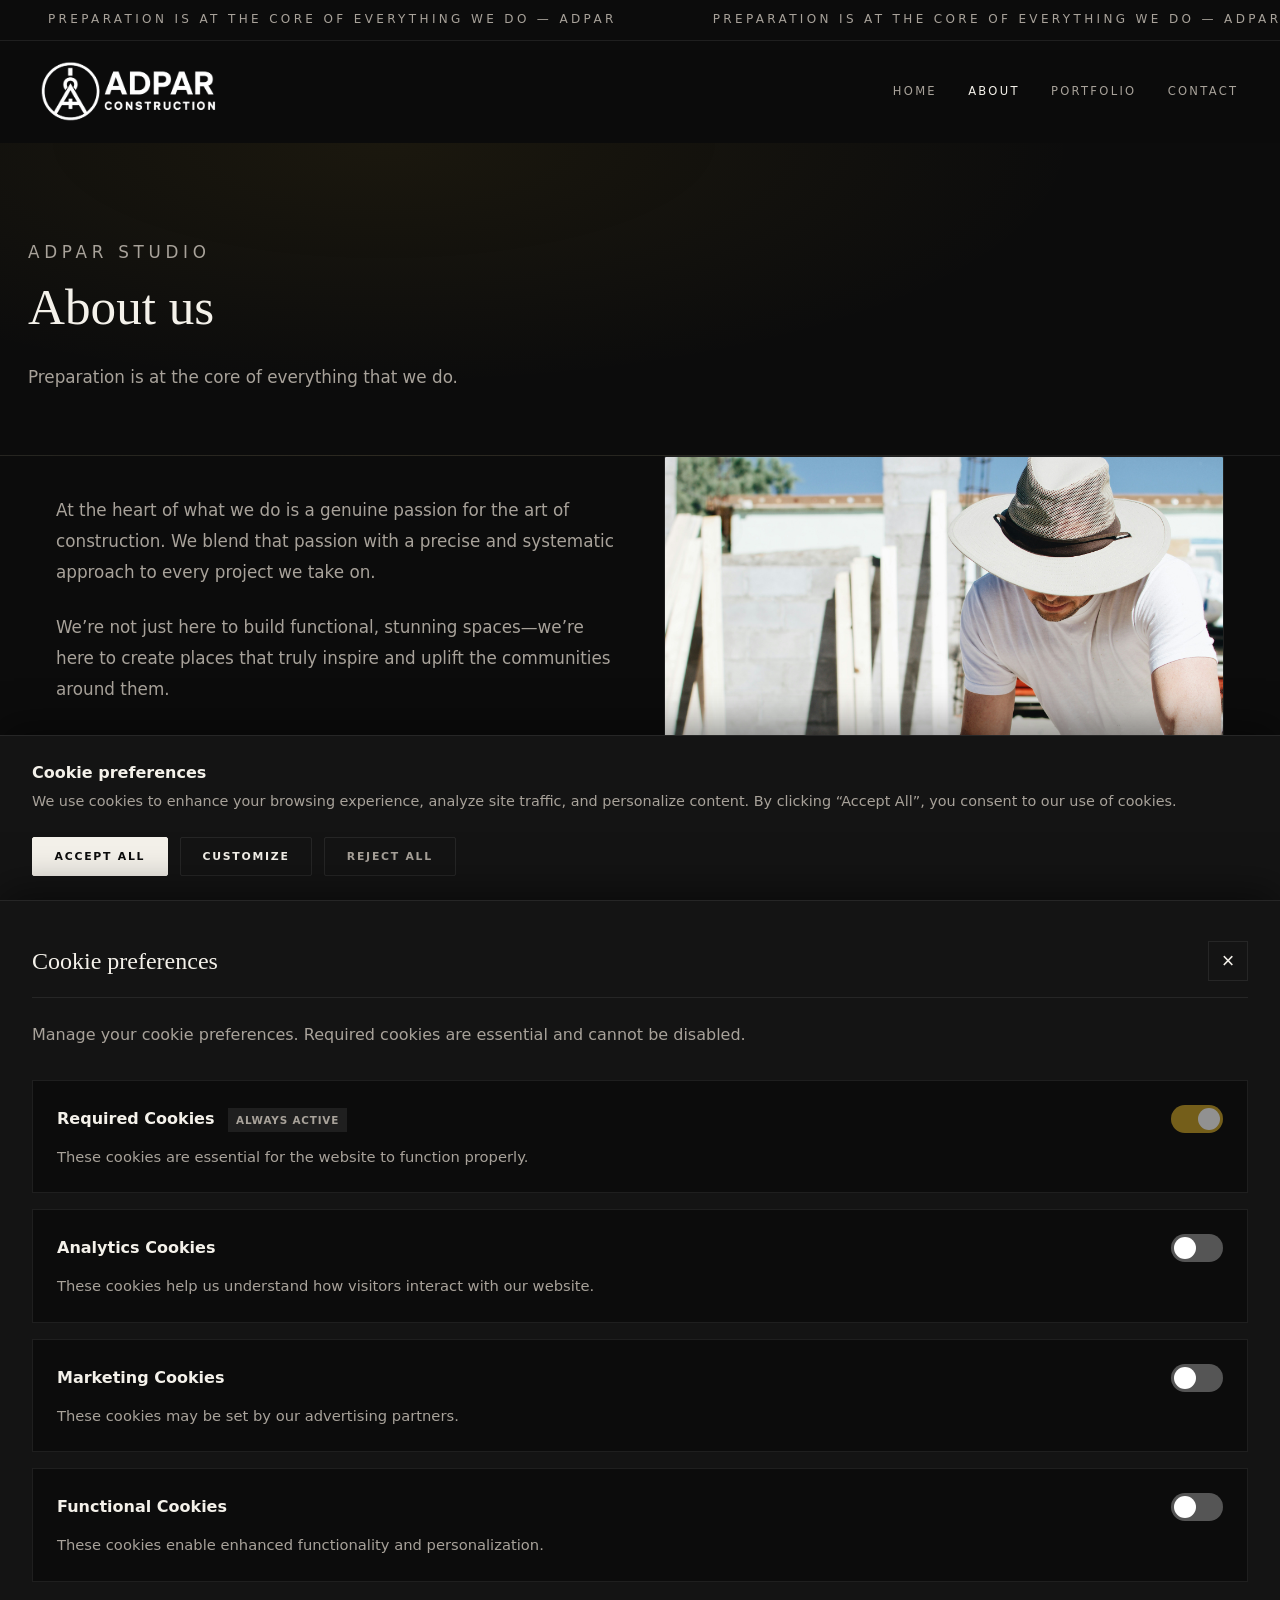
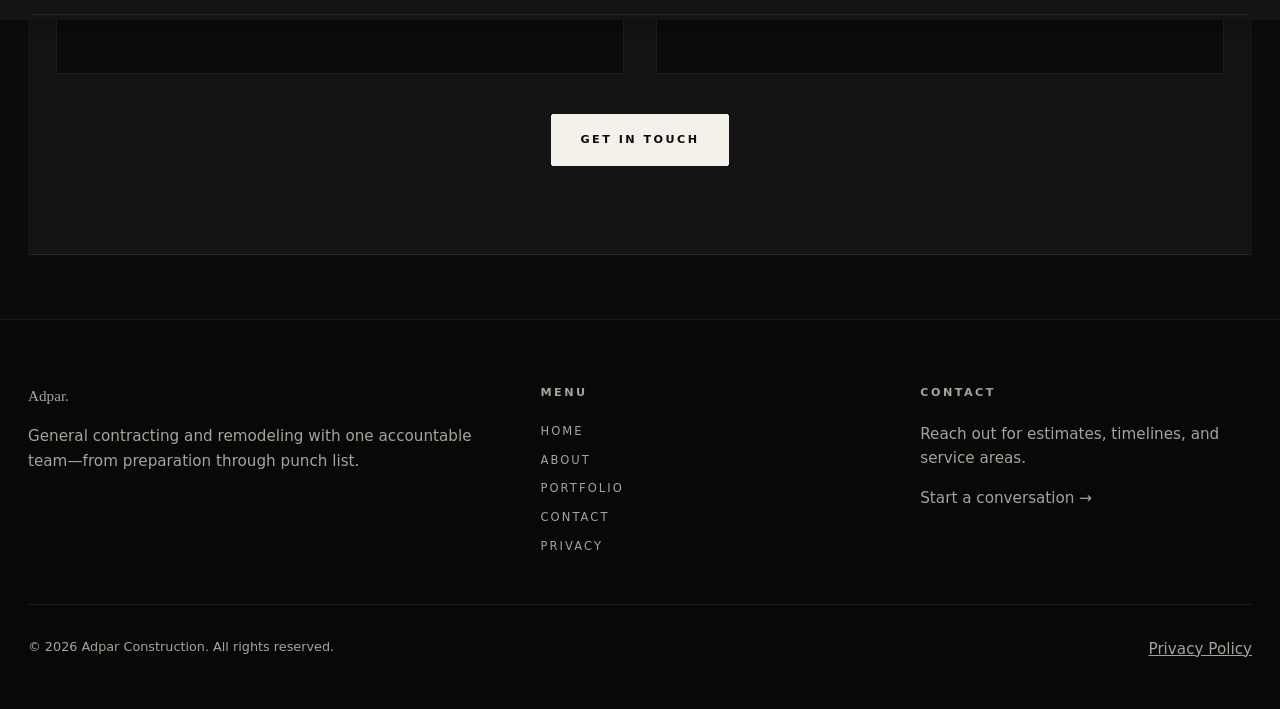
==== commit 73c9c2b8: "Reviewed or fixed small mistakes" ====
--- a/about.html
+++ b/about.html
@@ -25,7 +25,7 @@
     <header class="site-header">
       <div class="site-header__row">
         <a href="index.html" class="logo-container">
-          <img src="images/image0.png" alt="Adpar Construction logo" width="220" height="44" />
+          <img src="images/image0.png" alt="Adpar Construction logo" width="385" height="77" />
         </a>
         <nav class="site-nav" aria-label="Primary">
           <a href="index.html">Home</a>
@@ -69,7 +69,13 @@
             </p>
           </div>
           <div class="split-band__media">
-            <img src="https://images.unsplash.com/photo-1541976590-713941681591?auto=format&fit=crop&w=1400&q=80" alt="Construction workspace" width="1400" height="1050" loading="lazy" />
+            <img
+              src="images/16.jpg"
+              alt="Carpenter cutting lumber with a circular saw on a sunny construction site, wearing a tool belt and wide-brim sun hat"
+              width="1400"
+              height="1050"
+              loading="lazy"
+            />
           </div>
         </div>
       </section>
@@ -79,7 +85,7 @@
           <div class="section-head reveal">
             <p class="section-label">Values</p>
             <h2>What guides Adpar</h2>
-            <p>Aligned with the studio-style storytelling you liked—clear pillars, zero fluff.</p>
+            <p>Tight scope, transparent terms. The kind of proposal you can actually build from.</p>
           </div>
           <div class="work-grid">
             <article class="work-tile reveal">
@@ -89,7 +95,7 @@
                 <p>We plan before we cut—scope, sequencing, and quality checks are built into the schedule.</p>
               </div>
               <div class="work-tile__visual">
-                <img src="https://images.unsplash.com/photo-1503387762-592deb58ef4e?auto=format&fit=crop&w=1200&q=80" alt="" width="1200" height="900" loading="lazy" />
+                <img src="images/17.jpg" alt="" width="1200" height="900" loading="lazy" />
               </div>
             </article>
             <article class="work-tile reveal">
@@ -99,7 +105,7 @@
                 <p>One contract, one team lead—so questions get answers and nothing falls between trades.</p>
               </div>
               <div class="work-tile__visual">
-                <img src="https://images.unsplash.com/photo-1581092160562-40aa08e78837?auto=format&fit=crop&w=1200&q=80" alt="" width="1200" height="900" loading="lazy" />
+                <img src="images/13.jpeg" alt="Collaborative planning with printed and digital construction documents" width="1200" height="900" loading="lazy" />
               </div>
             </article>
           </div>
--- a/style.css
+++ b/style.css
@@ -12,6 +12,8 @@
   --ease-out: cubic-bezier(0.22, 1, 0.36, 1);
   --font: ui-sans-serif, system-ui, -apple-system, "Segoe UI", Roboto, "Helvetica Neue", Arial, sans-serif;
   --display: ui-serif, Georgia, "Times New Roman", Times, serif;
+  --header-logo-height: 77px;
+  --header-logo-max-width: 385px;
 }
 
 *,
@@ -102,17 +104,26 @@
 .site-header__row {
   max-width: 1440px;
   margin: 0 auto;
-  padding: 1rem 1.75rem;
+  padding: 0.75rem 1.75rem;
   display: flex;
   align-items: center;
   justify-content: space-between;
-  gap: 1.5rem;
+  gap: 1.25rem 1.5rem;
+  flex-wrap: wrap;
+  row-gap: 0.5rem;
+}
+
+.logo-container {
+  flex-shrink: 0;
+  display: inline-flex;
+  align-items: center;
+  line-height: 0;
 }
 
 .logo-container img {
-  height: 44px;
+  height: var(--header-logo-height);
   width: auto;
-  max-width: 220px;
+  max-width: var(--header-logo-max-width);
   object-fit: contain;
   filter: brightness(1.08);
 }
@@ -120,14 +131,18 @@
 .site-nav {
   display: flex;
   align-items: center;
-  gap: 0.25rem;
+  justify-content: flex-end;
+  flex-wrap: wrap;
+  gap: 0.15rem 0.25rem;
+  flex: 1 1 auto;
+  min-width: 0;
 }
 
 .site-nav a {
   font-size: 0.72rem;
   letter-spacing: 0.2em;
   text-transform: uppercase;
-  padding: 0.65rem 1rem;
+  padding: 0.55rem 0.85rem;
   color: var(--text-muted);
   transition: color 0.3s var(--ease-out);
 }
@@ -143,8 +158,8 @@
 
 .nav-toggle {
   display: none;
-  width: 44px;
-  height: 44px;
+  width: 54px;
+  height: 54px;
   border: 1px solid var(--line);
   background: transparent;
   color: var(--text);
@@ -169,6 +184,10 @@
 }
 
 @media (max-width: 900px) {
+  .site-header__row {
+    flex-wrap: nowrap;
+  }
+
   .site-nav {
     display: none;
   }
@@ -181,7 +200,7 @@
     display: flex;
     position: fixed;
     inset: 0;
-    top: 73px;
+    top: calc(1.5rem + var(--header-logo-height));
     background: rgba(12, 12, 12, 0.98);
     flex-direction: column;
     padding: 2rem;
@@ -269,6 +288,10 @@
   line-height: 1.05;
   letter-spacing: -0.02em;
   margin: 0 0 1.5rem;
+}
+
+.hero-title__redefining {
+  letter-spacing: 0.06em;
 }
 
 .hero-title em {
@@ -372,6 +395,11 @@
   letter-spacing: -0.02em;
 }
 
+.contact-what-next-section__head h2.contact-what-next {
+  font-size: clamp(1.65rem, 2.8875vw, 2.68125rem);
+  line-height: 1.15;
+}
+
 .section-head p {
   margin: 0;
   max-width: 640px;
@@ -489,6 +517,30 @@
   }
 }
 
+.work-grid.contact-next-steps {
+  grid-template-columns: 1fr;
+  max-width: 42rem;
+  margin-left: auto;
+  margin-right: auto;
+}
+
+.contact-what-next-section .section-inner {
+  display: flex;
+  flex-direction: column;
+  align-items: center;
+}
+
+.contact-what-next-section__head {
+  text-align: center;
+  width: 100%;
+  max-width: 42rem;
+}
+
+.contact-what-next-section__head p {
+  margin-left: auto;
+  margin-right: auto;
+}
+
 .work-tile {
   display: grid;
   grid-template-columns: 1fr 1.1fr;
@@ -509,6 +561,11 @@
   .work-tile {
     grid-template-columns: 1fr;
   }
+}
+
+.work-tile.work-tile--no-media {
+  grid-template-columns: 1fr;
+  align-items: start;
 }
 
 .work-tile__icon {
@@ -1077,14 +1134,6 @@
   color: var(--text-muted);
 }
 
-.contact-next {
-  padding-left: 1.25rem;
-}
-
-.contact-next li {
-  margin-bottom: 0.5rem;
-}
-
 /* Contact */
 .contact-container {
   display: grid;
@@ -1132,6 +1181,10 @@
   text-transform: uppercase;
   color: var(--accent);
   margin-bottom: 0.35rem;
+}
+
+.contact-detail-block dt.contact-what-next {
+  font-size: 0.95rem;
 }
 
 .contact-detail-block dd {
@@ -1581,6 +1634,7 @@
 .adparavimus-section {
   padding: 0;
   background: transparent;
+  border-top: 1px solid var(--line);
 }
 
 .adparavimus-content h2 {
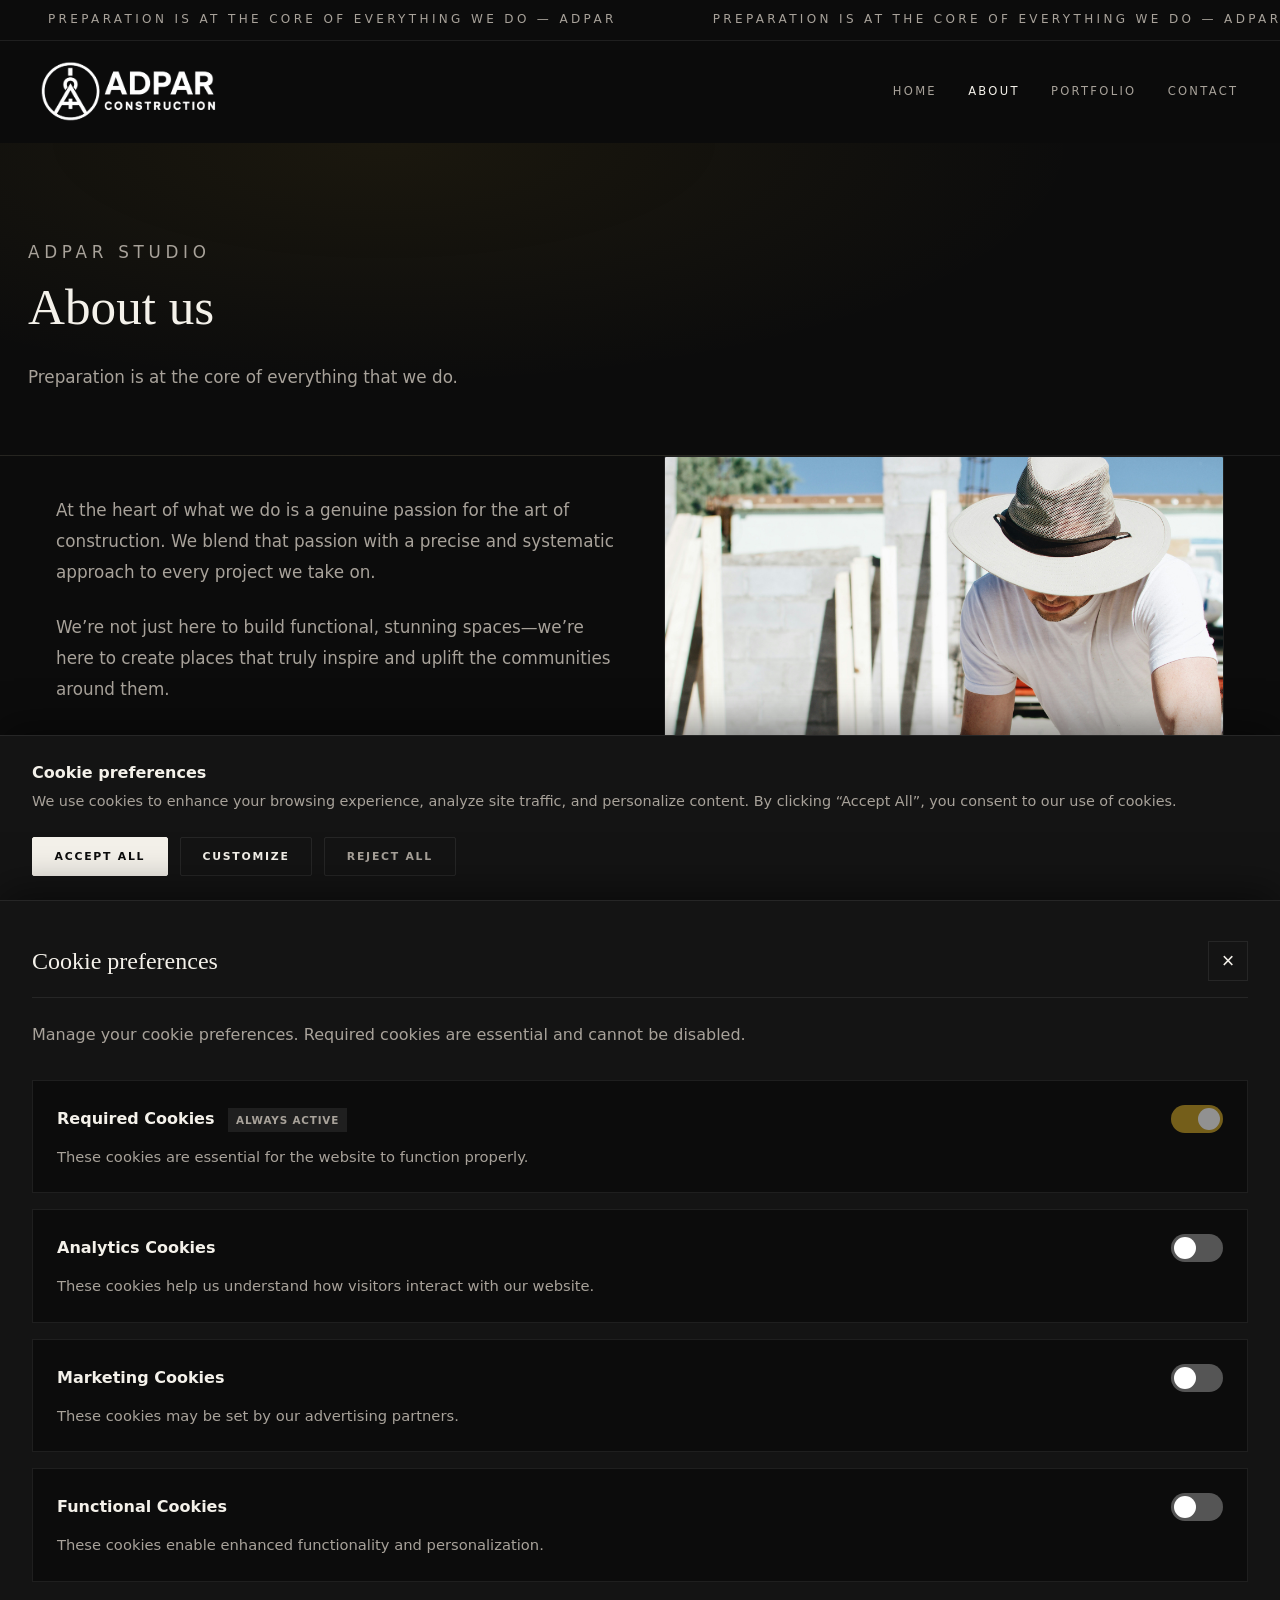
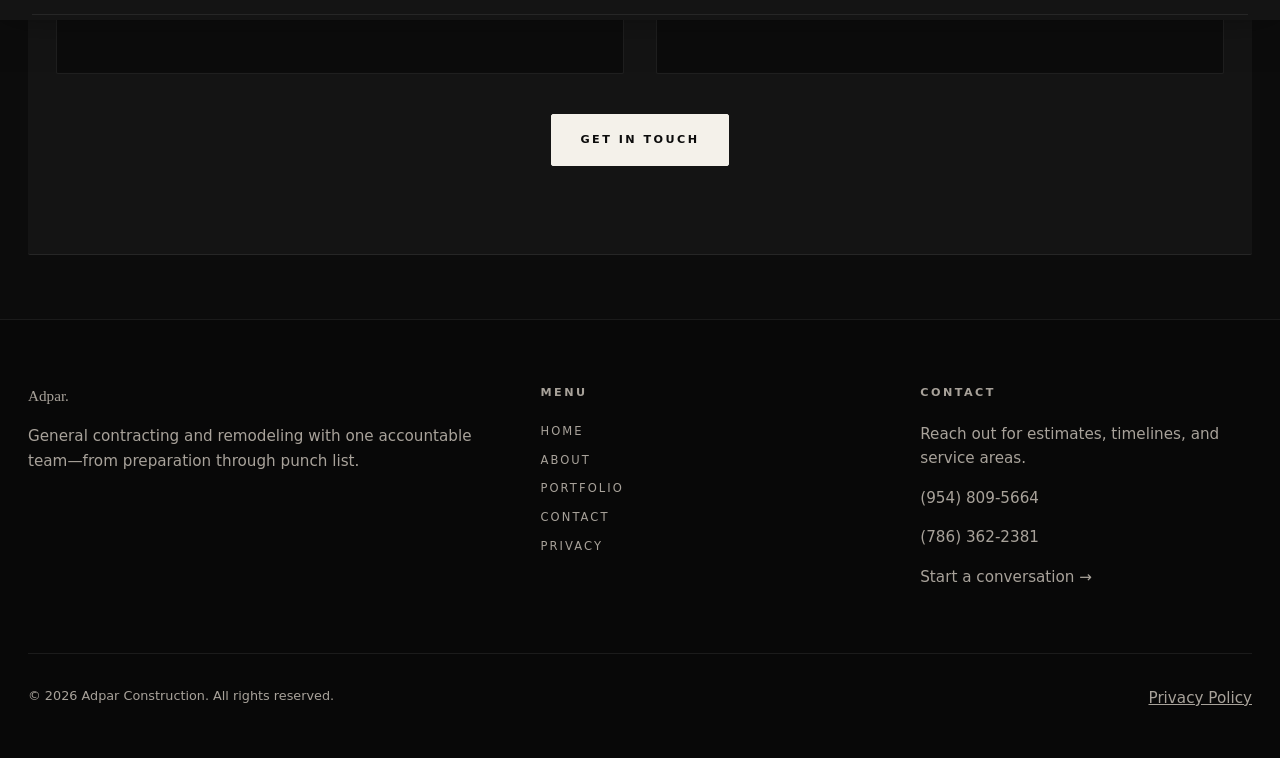
==== commit 2ae0cbd1: "Removed or commented contact form" ====
--- a/about.html
+++ b/about.html
@@ -135,6 +135,12 @@
         <div>
           <h3>Contact</h3>
           <p>Reach out for estimates, timelines, and service areas.</p>
+          <p style="margin-top: 0.75rem">
+            <a href="tel:+19548095664">(954) 809-5664</a>
+          </p>
+          <p style="margin-top: 0.35rem">
+            <a href="tel:+17863622381">(786) 362-2381</a>
+          </p>
           <p style="margin-top: 1rem"><a href="contact.html">Start a conversation →</a></p>
         </div>
       </div>
--- a/style.css
+++ b/style.css
@@ -14,6 +14,8 @@
   --display: ui-serif, Georgia, "Times New Roman", Times, serif;
   --header-logo-height: 77px;
   --header-logo-max-width: 385px;
+  /* Matches .site-header__row vertical padding (0.75rem × 2) + logo max-height */
+  --nav-drawer-top: calc(env(safe-area-inset-top, 0px) + 1.5rem + var(--header-logo-height));
 }
 
 *,
@@ -24,6 +26,7 @@
 
 html {
   scroll-behavior: smooth;
+  overflow-x: hidden;
 }
 
 body {
@@ -34,6 +37,7 @@
   line-height: 1.6;
   font-size: 16px;
   -webkit-font-smoothing: antialiased;
+  overflow-x: hidden;
 }
 
 body.nav-open {
@@ -114,16 +118,19 @@
 }
 
 .logo-container {
-  flex-shrink: 0;
+  flex-shrink: 1;
+  min-width: 0;
   display: inline-flex;
   align-items: center;
   line-height: 0;
+  max-width: min(var(--header-logo-max-width), calc(100vw - 5.5rem));
 }
 
 .logo-container img {
-  height: var(--header-logo-height);
+  height: auto;
+  max-height: var(--header-logo-height);
   width: auto;
-  max-width: var(--header-logo-max-width);
+  max-width: 100%;
   object-fit: contain;
   filter: brightness(1.08);
 }
@@ -183,6 +190,13 @@
   display: none;
 }
 
+@media (max-width: 480px) {
+  :root {
+    --header-logo-height: 52px;
+    --header-logo-max-width: 220px;
+  }
+}
+
 @media (max-width: 900px) {
   .site-header__row {
     flex-wrap: nowrap;
@@ -194,21 +208,37 @@
 
   .nav-toggle {
     display: flex;
+    flex-shrink: 0;
   }
 
   .nav-drawer {
     display: flex;
     position: fixed;
-    inset: 0;
-    top: calc(1.5rem + var(--header-logo-height));
+    left: 0;
+    right: 0;
+    width: 100%;
+    max-width: 100%;
+    /* --nav-drawer-offset is set in main.js from measured header height (fallback: --nav-drawer-top) */
+    top: var(--nav-drawer-offset, var(--nav-drawer-top));
+    /* vh fallback, then dvh when supported — fixes mobile browser chrome eating the menu */
+    height: calc(100vh - var(--nav-drawer-offset, var(--nav-drawer-top)));
+    height: calc(100dvh - var(--nav-drawer-offset, var(--nav-drawer-top)));
+    box-sizing: border-box;
     background: rgba(12, 12, 12, 0.98);
     flex-direction: column;
-    padding: 2rem;
-    gap: 0.5rem;
+    justify-content: flex-start;
+    align-items: stretch;
+    padding: 1rem min(1.5rem, 4vw);
+    padding-bottom: max(1rem, env(safe-area-inset-bottom, 0px));
+    gap: 0;
     transform: translateX(100%);
     transition: transform 0.45s var(--ease-out);
     z-index: 999;
     border-top: 1px solid var(--line);
+    overflow-y: auto;
+    overflow-x: hidden;
+    -webkit-overflow-scrolling: touch;
+    overscroll-behavior: contain;
   }
 
   .nav-drawer.is-open {
@@ -216,16 +246,34 @@
   }
 
   .nav-drawer a {
-    font-size: 0.85rem;
-    letter-spacing: 0.18em;
+    font-size: 0.82rem;
+    letter-spacing: 0.16em;
     text-transform: uppercase;
-    padding: 1rem 0;
+    padding: 0.85rem 0;
     border-bottom: 1px solid var(--line);
     color: var(--text-muted);
+    flex-shrink: 0;
   }
 
   .nav-drawer a.active {
     color: var(--text);
+  }
+
+  .nav-drawer a:last-child {
+    border-bottom: none;
+  }
+}
+
+/* Short viewports (small phones, landscape): keep all links on-screen with minimal scrolling */
+@media (max-width: 900px) and (max-height: 560px) {
+  .nav-drawer {
+    padding: 0.5rem min(1.25rem, 4vw) max(0.5rem, env(safe-area-inset-bottom, 0px));
+  }
+
+  .nav-drawer a {
+    padding: 0.55rem 0;
+    font-size: 0.78rem;
+    letter-spacing: 0.14em;
   }
 }
 
@@ -297,6 +345,17 @@
 .hero-title em {
   font-style: italic;
   color: var(--text-muted);
+}
+
+.hero-title,
+.page-hero h1,
+.section-head h2,
+.split-band__text h2,
+h1,
+h2,
+h3 {
+  overflow-wrap: break-word;
+  word-wrap: break-word;
 }
 
 .hero-lead {
@@ -381,6 +440,21 @@
 .section-inner {
   max-width: 1440px;
   margin: 0 auto;
+  min-width: 0;
+}
+
+.feature-row > *,
+.work-grid > *,
+.showcase-grid > *,
+.stats-row > *,
+.testimonial-grid > *,
+.portfolio-grid > *,
+.contact-container > *,
+.split-band > *,
+.studio-block > *,
+.contact-ratko > *,
+.work-tile > * {
+  min-width: 0;
 }
 
 .section-head {
@@ -667,6 +741,8 @@
   display: flex;
   align-items: baseline;
   gap: 1.25rem;
+  min-width: 0;
+  flex: 1;
 }
 
 .acc-item__num {
@@ -678,6 +754,8 @@
 .acc-item__title {
   font-size: 1.05rem;
   font-weight: 500;
+  min-width: 0;
+  overflow-wrap: break-word;
 }
 
 .acc-icon {
@@ -712,7 +790,7 @@
 
 .acc-item__panel p {
   margin: 0 0 1.35rem;
-  padding-left: 2.5rem;
+  padding-left: min(2.5rem, 6vw);
   color: var(--text-muted);
   font-size: 0.95rem;
   line-height: 1.7;
@@ -801,6 +879,12 @@
   }
 }
 
+@media (max-width: 480px) {
+  .stats-row {
+    grid-template-columns: 1fr;
+  }
+}
+
 .stat {
   padding: 2rem 1rem;
   border: 1px solid var(--line);
@@ -978,6 +1062,8 @@
 .prose {
   max-width: 820px;
   margin: 0 auto;
+  overflow-wrap: break-word;
+  word-wrap: break-word;
 }
 
 .prose h3 {
@@ -1025,7 +1111,7 @@
 /* Services grid (home legacy) */
 .services-grid {
   display: grid;
-  grid-template-columns: repeat(auto-fit, minmax(280px, 1fr));
+  grid-template-columns: repeat(auto-fit, minmax(min(100%, 280px), 1fr));
   gap: 1.25rem;
 }
 
@@ -1386,12 +1472,15 @@
   right: 0;
   background: var(--bg-elevated);
   color: var(--text);
-  padding: 1.5rem 2rem;
+  padding: 1.5rem min(2rem, 4vw);
+  padding-bottom: max(1.5rem, env(safe-area-inset-bottom, 0px));
   box-shadow: 0 -8px 40px rgba(0, 0, 0, 0.45);
   z-index: 10000;
   transform: translateY(100%);
   transition: transform 0.45s var(--ease-out);
   border-top: 1px solid var(--line);
+  max-width: 100%;
+  box-sizing: border-box;
 }
 
 .cookie-banner.show {
@@ -1462,13 +1551,15 @@
   left: 0;
   right: 0;
   background: var(--bg-elevated);
-  max-height: 80vh;
+  max-height: min(80vh, 100dvh);
   overflow-y: auto;
   box-shadow: 0 -8px 40px rgba(0, 0, 0, 0.5);
   z-index: 10001;
   transform: translateY(100%);
   transition: transform 0.45s var(--ease-out);
   border-top: 1px solid var(--line);
+  max-width: 100%;
+  box-sizing: border-box;
 }
 
 .cookie-customize-panel.show {
@@ -1478,7 +1569,9 @@
 .cookie-panel-content {
   max-width: 1440px;
   margin: 0 auto;
-  padding: 2.5rem 2rem;
+  padding: 2.5rem min(2rem, 4vw);
+  padding-bottom: max(2.5rem, env(safe-area-inset-bottom, 0px));
+  box-sizing: border-box;
 }
 
 .cookie-panel-header {
@@ -1526,6 +1619,7 @@
   align-items: center;
   gap: 1rem;
   margin-bottom: 0.5rem;
+  flex-wrap: wrap;
 }
 
 .cookie-category-header h4 {
@@ -1623,6 +1717,54 @@
   visibility: visible;
 }
 
+@media (max-width: 480px) {
+  .section {
+    padding: clamp(2.5rem, 9vw, 5.5rem) min(1.25rem, 4vw);
+  }
+
+  .section--tight {
+    padding-top: clamp(1.75rem, 6vw, 3rem);
+  }
+
+  .page-hero {
+    padding: clamp(3.5rem, 11vw, 6rem) min(1.25rem, 4vw) clamp(2.25rem, 7vw, 4rem);
+  }
+
+  .hero-ratko {
+    min-height: min(82vh, 820px);
+    padding: clamp(3.5rem, 11vw, 6rem) min(1.25rem, 4vw) clamp(2.5rem, 8vw, 5rem);
+  }
+
+  .container {
+    padding-left: min(1.25rem, 4vw);
+    padding-right: min(1.25rem, 4vw);
+  }
+
+  .site-header__row {
+    padding-left: min(1.25rem, 4vw);
+    padding-right: min(1.25rem, 4vw);
+  }
+
+  .site-footer {
+    padding-left: min(1.25rem, 4vw);
+    padding-right: min(1.25rem, 4vw);
+  }
+
+  .work-tile {
+    padding: 1.25rem;
+  }
+
+  .contact-ratko__panel,
+  .contact-info,
+  .contact-form {
+    padding: 1.5rem min(1.25rem, 4vw);
+  }
+
+  .hero-meta {
+    gap: 1.25rem;
+  }
+}
+
 .text-center {
   text-align: center;
 }
@@ -1631,8 +1773,40 @@
   margin-top: 2.5rem;
 }
 
+/* Thank-you / confirmation (sent.html) */
+.sent-page {
+  min-height: 100vh;
+  min-height: 100dvh;
+  display: flex;
+  align-items: center;
+  justify-content: center;
+  padding: min(2rem, 5vw);
+  box-sizing: border-box;
+}
+
+.sent-page__inner {
+  max-width: 36rem;
+  width: 100%;
+  text-align: center;
+}
+
+.sent-page__inner h1 {
+  font-family: var(--display);
+  font-size: clamp(1.75rem, 5vw, 2.5rem);
+  font-weight: 400;
+  margin: 0 0 1rem;
+  overflow-wrap: break-word;
+}
+
+.sent-page__inner p {
+  color: var(--text-muted);
+  margin: 0 0 2rem;
+  line-height: 1.75;
+}
+
 .adparavimus-section {
-  padding: 0;
+  padding-block: 0;
+  padding-inline: min(1.75rem, 5vw);
   background: transparent;
   border-top: 1px solid var(--line);
 }
